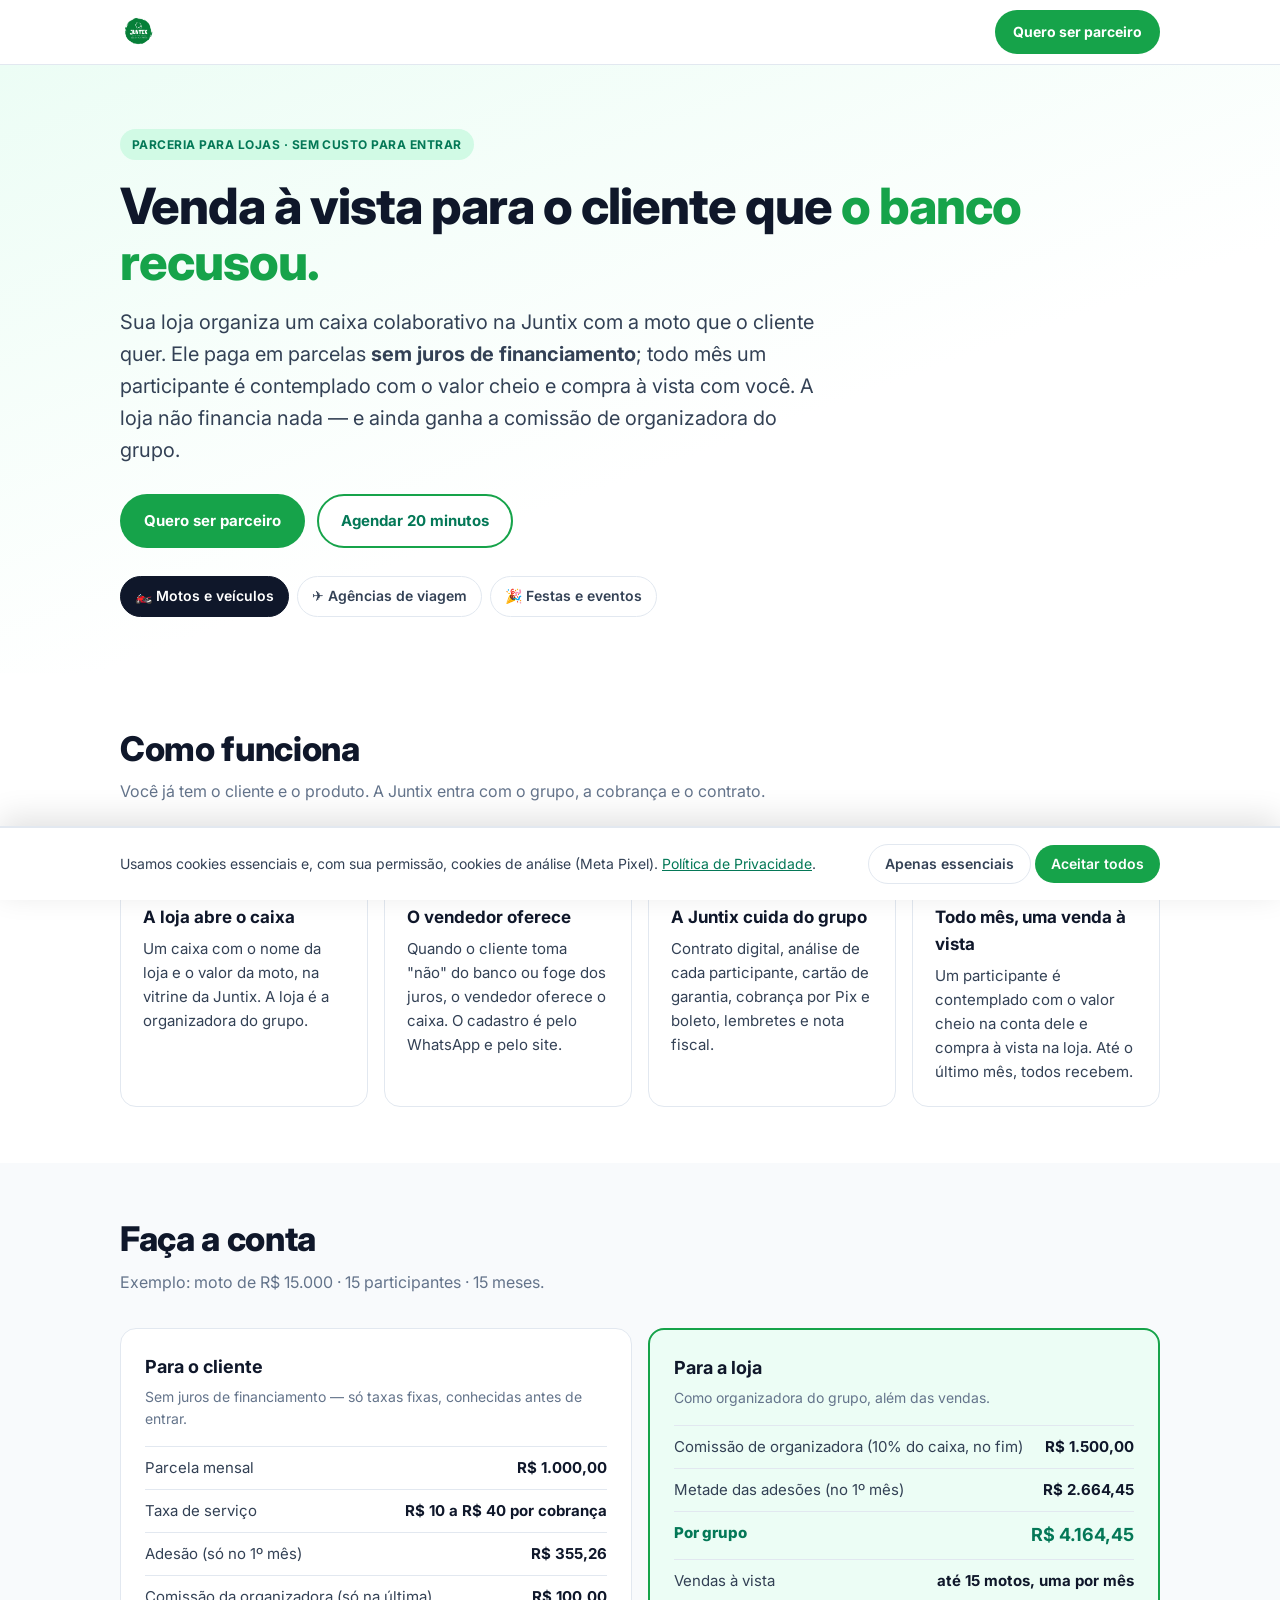
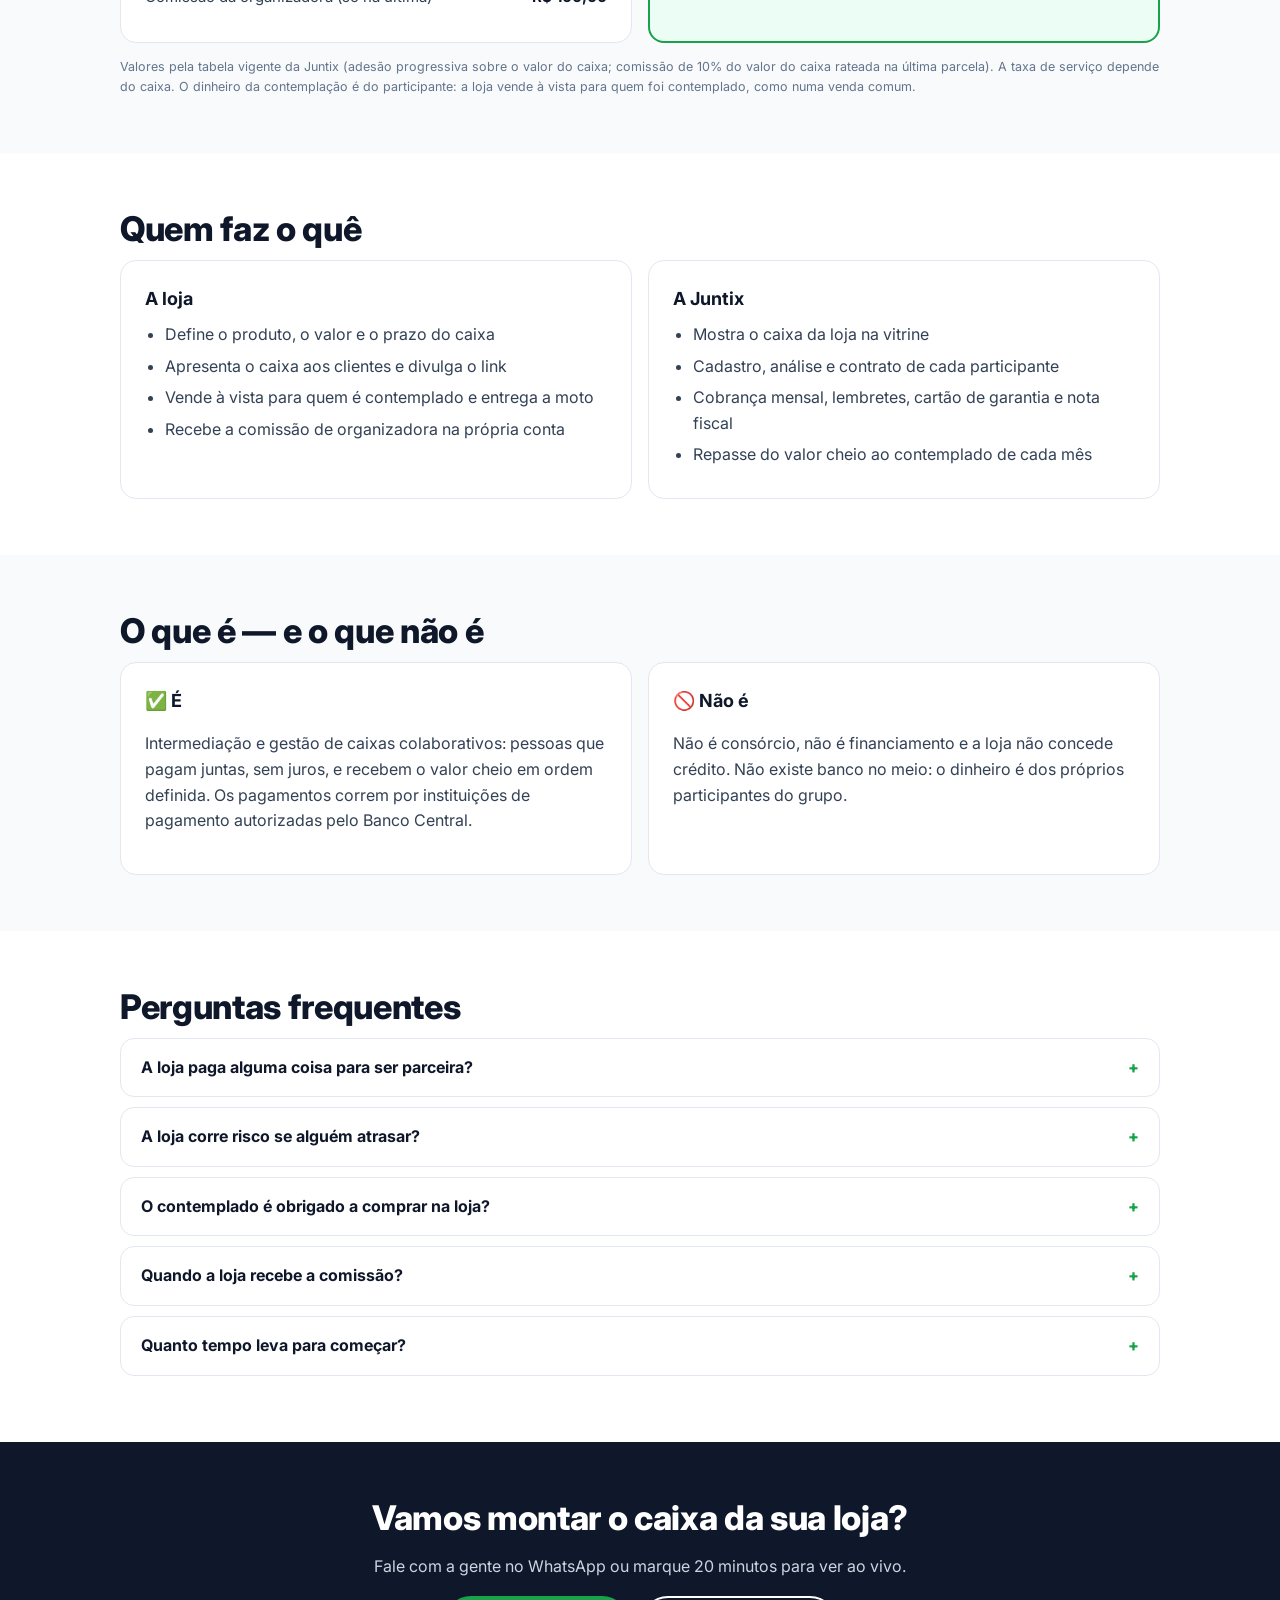
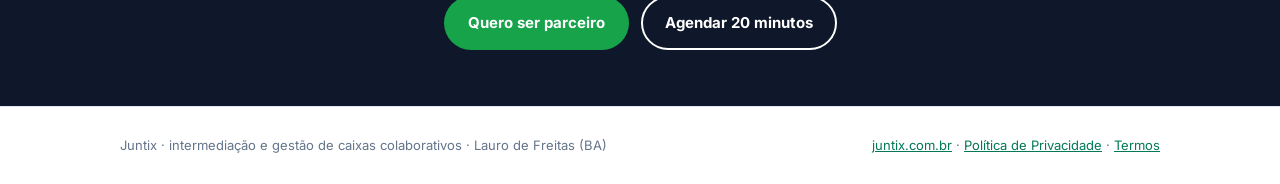
==== seja-parceiro/index.html @ 4e24b903 "feat(lp): página /seja-parceiro — parceria para lojas (motos, viagens, festas) O link que a captação" ====
<!DOCTYPE html>
<html lang="pt-BR">

<head>
    <meta charset="UTF-8">
    <meta http-equiv="Content-Type" content="text/html; charset=utf-8">
    <meta name="viewport" content="width=device-width, initial-scale=1.0">
    <title>Parceria Juntix para lojas – venda à vista para quem o banco recusou</title>
    <meta name="description"
        content="Sua loja organiza um caixa colaborativo da Juntix: o cliente paga sem juros de financiamento, quem é contemplado compra à vista com você e a loja ainda ganha a comissão do organizador.">
    <meta name="robots" content="index, follow">
    <link rel="canonical" href="https://juntix.com.br/seja-parceiro">
    <meta property="og:type" content="website">
    <meta property="og:url" content="https://juntix.com.br/seja-parceiro">
    <meta property="og:title" content="Parceria Juntix para lojas – recupere a venda que o banco recusou">
    <meta property="og:description"
        content="O cliente paga sem juros num caixa da sua loja; quem é contemplado compra à vista com você. Sem custo para entrar.">
    <meta property="og:image" content="https://juntix.com.br/logo/og-juntix.jpg">
    <meta property="og:locale" content="pt_BR">
    <meta name="theme-color" content="#047857">
    <link rel="icon" type="image/png" sizes="32x32" href="/logo/favicon-32.png">
    <link rel="apple-touch-icon" sizes="180x180" href="/logo/apple-touch-icon.png">
    <link rel="preconnect" href="https://fonts.googleapis.com">
    <link rel="preconnect" href="https://fonts.gstatic.com" crossorigin>
    <link href="https://fonts.googleapis.com/css2?family=Inter:wght@400;500;600;700;800&display=swap" rel="stylesheet">
    <style>
        :root {
            --verde: #047857;
            --verde-2: #16a34a;
            --verde-claro: #ecfdf5;
            --tinta: #0f172a;
            --texto: #334155;
            --suave: #64748b;
            --linha: #e2e8f0;
            --fundo: #f8fafc;
        }
        * { box-sizing: border-box; }
        html { scroll-behavior: smooth; }
        body { margin: 0; font-family: 'Inter', system-ui, sans-serif; color: var(--texto); background: #fff; line-height: 1.6; }
        a { color: var(--verde); }
        .wrap { max-width: 1080px; margin: 0 auto; padding: 0 20px; }
        header.topo { position: sticky; top: 0; z-index: 20; background: rgba(255,255,255,.95); backdrop-filter: blur(8px); border-bottom: 1px solid var(--linha); }
        header.topo .wrap { display: flex; align-items: center; justify-content: space-between; height: 64px; }
        header.topo img { height: 30px; display: block; }
        .btn { display: inline-flex; align-items: center; justify-content: center; gap: 8px; border-radius: 999px; padding: 13px 22px; font-weight: 700; font-size: 15px; text-decoration: none; border: 2px solid transparent; cursor: pointer; transition: transform .15s, background .15s; }
        .btn:hover { transform: translateY(-1px); }
        .btn-verde { background: var(--verde-2); color: #fff; }
        .btn-verde:hover { background: var(--verde); }
        .btn-borda { border-color: var(--verde-2); color: var(--verde); background: #fff; }
        .btn-sm { padding: 9px 16px; font-size: 14px; }
        .hero { background: linear-gradient(160deg, var(--verde-claro), #fff 60%); padding: 64px 0 56px; }
        .selo { display: inline-block; background: #d1fae5; color: var(--verde); font-weight: 700; font-size: 12px; letter-spacing: .04em; text-transform: uppercase; padding: 6px 12px; border-radius: 999px; }
        h1 { color: var(--tinta); font-size: clamp(30px, 5vw, 50px); line-height: 1.12; margin: 18px 0 16px; font-weight: 800; letter-spacing: -.02em; }
        h1 span { color: var(--verde-2); }
        .hero p.lead { font-size: clamp(17px, 2.2vw, 20px); max-width: 720px; margin: 0 0 28px; }
        .ctas { display: flex; flex-wrap: wrap; gap: 12px; }
        .segmentos { display: flex; flex-wrap: wrap; gap: 8px; margin: 28px 0 0; }
        .segmentos button { font: inherit; font-size: 14px; font-weight: 600; padding: 8px 14px; border-radius: 999px; border: 1px solid var(--linha); background: #fff; color: var(--texto); cursor: pointer; }
        .segmentos button[aria-pressed="true"] { background: var(--tinta); color: #fff; border-color: var(--tinta); }
        section { padding: 56px 0; }
        section.cinza { background: var(--fundo); }
        h2 { color: var(--tinta); font-size: clamp(24px, 3.4vw, 34px); line-height: 1.2; margin: 0 0 10px; font-weight: 800; letter-spacing: -.01em; }
        .sub { color: var(--suave); margin: 0 0 32px; max-width: 720px; }
        .passos { display: grid; grid-template-columns: repeat(auto-fit, minmax(220px, 1fr)); gap: 16px; counter-reset: passo; }
        .passo { background: #fff; border: 1px solid var(--linha); border-radius: 16px; padding: 22px; }
        .passo::before { counter-increment: passo; content: counter(passo); display: inline-flex; width: 32px; height: 32px; align-items: center; justify-content: center; border-radius: 999px; background: var(--verde-2); color: #fff; font-weight: 800; margin-bottom: 12px; }
        .passo h3 { margin: 0 0 6px; color: var(--tinta); font-size: 17px; }
        .passo p { margin: 0; font-size: 15px; }
        .exemplo { display: grid; grid-template-columns: repeat(auto-fit, minmax(300px, 1fr)); gap: 16px; }
        .cartao { border: 1px solid var(--linha); border-radius: 16px; padding: 24px; background: #fff; }
        .cartao.destaque { border: 2px solid var(--verde-2); background: var(--verde-claro); }
        .cartao h3 { margin: 0 0 4px; color: var(--tinta); font-size: 18px; }
        .cartao .pequeno { color: var(--suave); font-size: 14px; margin: 0 0 16px; }
        .linha { display: flex; justify-content: space-between; gap: 12px; padding: 9px 0; border-top: 1px solid var(--linha); font-size: 15px; }
        .linha strong { color: var(--tinta); white-space: nowrap; }
        .linha.total { font-weight: 800; color: var(--verde); }
        .linha.total strong { color: var(--verde); font-size: 18px; }
        .nota { font-size: 12.5px; color: var(--suave); margin: 14px 0 0; }
        .papeis { display: grid; grid-template-columns: repeat(auto-fit, minmax(280px, 1fr)); gap: 16px; }
        .papeis ul { margin: 8px 0 0; padding-left: 20px; }
        .papeis li { margin: 6px 0; }
        .eh { display: grid; grid-template-columns: repeat(auto-fit, minmax(280px, 1fr)); gap: 16px; }
        .eh .cartao h3 { display: flex; align-items: center; gap: 8px; }
        details { border: 1px solid var(--linha); border-radius: 14px; padding: 16px 20px; background: #fff; margin: 0 0 10px; }
        summary { cursor: pointer; font-weight: 700; color: var(--tinta); list-style: none; }
        summary::-webkit-details-marker { display: none; }
        summary::after { content: '+'; float: right; color: var(--verde-2); font-weight: 800; }
        details[open] summary::after { content: '–'; }
        details p { margin: 10px 0 0; }
        .final { background: var(--tinta); color: #cbd5e1; text-align: center; }
        .final h2 { color: #fff; }
        .final .ctas { justify-content: center; }
        .final .btn-borda { background: transparent; color: #fff; border-color: #fff; }
        footer { padding: 28px 0; font-size: 13px; color: var(--suave); border-top: 1px solid var(--linha); }
        footer .wrap { display: flex; flex-wrap: wrap; gap: 8px 20px; justify-content: space-between; }
        #cookie-banner { display: none; position: fixed; left: 0; right: 0; bottom: 0; z-index: 50; background: #fff; border-top: 2px solid var(--linha); box-shadow: 0 -8px 32px rgba(0,0,0,.12); padding: 16px 20px; font-size: 14px; }
        #cookie-banner .wrap { display: flex; flex-wrap: wrap; gap: 12px; align-items: center; justify-content: space-between; }
        #cookie-banner button { font: inherit; font-weight: 600; border-radius: 999px; padding: 8px 16px; cursor: pointer; }
        @media (max-width: 560px) { .ctas .btn { width: 100%; } header.topo .btn-sm { padding: 8px 12px; font-size: 13px; } }
    </style>
</head>

<body>
    <header class="topo">
        <div class="wrap">
            <a href="/" aria-label="Juntix — página inicial"><img src="/logo/logo_juntix.png" alt="Juntix"></a>
            <a class="btn btn-verde btn-sm js-wa" href="https://api.whatsapp.com/send?phone=557182166039" target="_blank" rel="noopener">Quero ser parceiro</a>
        </div>
    </header>

    <main>
        <section class="hero">
            <div class="wrap">
                <span class="selo">Parceria para lojas · sem custo para entrar</span>
                <h1 id="titulo">Venda à vista para o cliente que <span>o banco recusou.</span></h1>
                <p class="lead" id="lead">Sua loja organiza um caixa colaborativo na Juntix com a moto que o cliente quer. Ele paga em parcelas <strong>sem juros de financiamento</strong>; todo mês um participante é contemplado com o valor cheio e compra à vista com você. A loja não financia nada — e ainda ganha a comissão de organizadora do grupo.</p>
                <div class="ctas">
                    <a class="btn btn-verde js-wa" href="https://api.whatsapp.com/send?phone=557182166039" target="_blank" rel="noopener">Quero ser parceiro</a>
                    <a class="btn btn-borda" href="https://calendar.google.com/calendar/appointments/schedules/AcZssZ0Gs9Hugv8SqJn3pG1KIIXRyFilMM18uMXbD7bXaMkrzJYaJTq6fjhd0iOl-1J-napmOVHjEZrU?gv=true" target="_blank" rel="noopener">Agendar 20 minutos</a>
                </div>
                <div class="segmentos" role="group" aria-label="Ramo da sua loja">
                    <button type="button" data-seg="bens" aria-pressed="true">🏍️ Motos e veículos</button>
                    <button type="button" data-seg="turismo" aria-pressed="false">✈️ Agências de viagem</button>
                    <button type="button" data-seg="festa" aria-pressed="false">🎉 Festas e eventos</button>
                </div>
            </div>
        </section>

        <section>
            <div class="wrap">
                <h2>Como funciona</h2>
                <p class="sub">Você já tem o cliente e o produto. A Juntix entra com o grupo, a cobrança e o contrato.</p>
                <div class="passos">
                    <div class="passo">
                        <h3>A loja abre o caixa</h3>
                        <p id="passo1">Um caixa com o nome da loja e o valor da moto, na vitrine da Juntix. A loja é a organizadora do grupo.</p>
                    </div>
                    <div class="passo">
                        <h3>O vendedor oferece</h3>
                        <p id="passo2">Quando o cliente toma "não" do banco ou foge dos juros, o vendedor oferece o caixa. O cadastro é pelo WhatsApp e pelo site.</p>
                    </div>
                    <div class="passo">
                        <h3>A Juntix cuida do grupo</h3>
                        <p>Contrato digital, análise de cada participante, cartão de garantia, cobrança por Pix e boleto, lembretes e nota fiscal.</p>
                    </div>
                    <div class="passo">
                        <h3>Todo mês, uma venda à vista</h3>
                        <p id="passo4">Um participante é contemplado com o valor cheio na conta dele e compra à vista na loja. Até o último mês, todos recebem.</p>
                    </div>
                </div>
            </div>
        </section>

        <section class="cinza">
            <div class="wrap">
                <h2>Faça a conta</h2>
                <p class="sub" id="exemplo-titulo">Exemplo: moto de R$ 15.000 · 15 participantes · 15 meses.</p>
                <div class="exemplo">
                    <div class="cartao">
                        <h3>Para o cliente</h3>
                        <p class="pequeno">Sem juros de financiamento — só taxas fixas, conhecidas antes de entrar.</p>
                        <div class="linha"><span>Parcela mensal</span><strong id="ex-parcela">R$ 1.000,00</strong></div>
                        <div class="linha"><span>Taxa de serviço</span><strong>R$ 10 a R$ 40 por cobrança</strong></div>
                        <div class="linha"><span>Adesão (só no 1º mês)</span><strong id="ex-adesao">R$ 355,26</strong></div>
                        <div class="linha"><span>Comissão da organizadora (só na última)</span><strong id="ex-comissao-part">R$ 100,00</strong></div>
                    </div>
                    <div class="cartao destaque">
                        <h3>Para a loja</h3>
                        <p class="pequeno">Como organizadora do grupo, além das vendas.</p>
                        <div class="linha"><span>Comissão de organizadora (10% do caixa, no fim)</span><strong id="ex-comissao">R$ 1.500,00</strong></div>
                        <div class="linha"><span>Metade das adesões (no 1º mês)</span><strong id="ex-adesao-loja">R$ 2.664,45</strong></div>
                        <div class="linha total"><span>Por grupo</span><strong id="ex-total">R$ 4.164,45</strong></div>
                        <div class="linha"><span id="ex-vendas-rotulo">Vendas à vista</span><strong id="ex-vendas">até 15 motos, uma por mês</strong></div>
                    </div>
                </div>
                <p class="nota">Valores pela tabela vigente da Juntix (adesão progressiva sobre o valor do caixa; comissão de 10% do valor do caixa rateada na última parcela). A taxa de serviço depende do caixa. O dinheiro da contemplação é do participante: a loja vende à vista para quem foi contemplado, como numa venda comum.</p>
            </div>
        </section>

        <section>
            <div class="wrap">
                <h2>Quem faz o quê</h2>
                <div class="papeis">
                    <div class="cartao">
                        <h3>A loja</h3>
                        <ul>
                            <li>Define o produto, o valor e o prazo do caixa</li>
                            <li>Apresenta o caixa aos clientes e divulga o link</li>
                            <li id="papel-entrega">Vende à vista para quem é contemplado e entrega a moto</li>
                            <li>Recebe a comissão de organizadora na própria conta</li>
                        </ul>
                    </div>
                    <div class="cartao">
                        <h3>A Juntix</h3>
                        <ul>
                            <li>Mostra o caixa da loja na vitrine</li>
                            <li>Cadastro, análise e contrato de cada participante</li>
                            <li>Cobrança mensal, lembretes, cartão de garantia e nota fiscal</li>
                            <li>Repasse do valor cheio ao contemplado de cada mês</li>
                        </ul>
                    </div>
                </div>
            </div>
        </section>

        <section class="cinza">
            <div class="wrap">
                <h2>O que é — e o que não é</h2>
                <div class="eh">
                    <div class="cartao">
                        <h3>✅ É</h3>
                        <p>Intermediação e gestão de caixas colaborativos: pessoas que pagam juntas, sem juros, e recebem o valor cheio em ordem definida. Os pagamentos correm por instituições de pagamento autorizadas pelo Banco Central.</p>
                    </div>
                    <div class="cartao">
                        <h3>🚫 Não é</h3>
                        <p>Não é consórcio, não é financiamento e a loja não concede crédito. Não existe banco no meio: o dinheiro é dos próprios participantes do grupo.</p>
                    </div>
                </div>
            </div>
        </section>

        <section>
            <div class="wrap">
                <h2>Perguntas frequentes</h2>
                <details>
                    <summary>A loja paga alguma coisa para ser parceira?</summary>
                    <p>Não. Abrir o caixa é gratuito. A loja só precisa de uma conta de recebimento na Juntix para receber a comissão de organizadora.</p>
                </details>
                <details>
                    <summary>A loja corre risco se alguém atrasar?</summary>
                    <p>A loja não financia nada: ela vende à vista para quem já foi contemplado. A cobrança do grupo é da Juntix, com contrato, análise de cada participante, cartão de garantia e cobrança automática.</p>
                </details>
                <details>
                    <summary>O contemplado é obrigado a comprar na loja?</summary>
                    <p>O dinheiro é do participante. O caixa leva o nome da loja e o produto que o cliente foi buscar, e a loja pode oferecer uma condição especial à vista para os contemplados do grupo.</p>
                </details>
                <details>
                    <summary>Quando a loja recebe a comissão?</summary>
                    <p>A metade das adesões entra no 1º mês, quando os participantes pagam a adesão. Os 10% de organizadora entram ao final, quando todos do grupo já receberam.</p>
                </details>
                <details>
                    <summary>Quanto tempo leva para começar?</summary>
                    <p>Uma conversa de 20 minutos para configurar o primeiro caixa. A partir daí, é divulgar o link.</p>
                </details>
            </div>
        </section>

        <section class="final">
            <div class="wrap">
                <h2>Vamos montar o caixa da sua loja?</h2>
                <p>Fale com a gente no WhatsApp ou marque 20 minutos para ver ao vivo.</p>
                <div class="ctas">
                    <a class="btn btn-verde js-wa" href="https://api.whatsapp.com/send?phone=557182166039" target="_blank" rel="noopener">Quero ser parceiro</a>
                    <a class="btn btn-borda" href="https://calendar.google.com/calendar/appointments/schedules/AcZssZ0Gs9Hugv8SqJn3pG1KIIXRyFilMM18uMXbD7bXaMkrzJYaJTq6fjhd0iOl-1J-napmOVHjEZrU?gv=true" target="_blank" rel="noopener">Agendar 20 minutos</a>
                </div>
            </div>
        </section>
    </main>

    <footer>
        <div class="wrap">
            <span>Juntix · intermediação e gestão de caixas colaborativos · Lauro de Freitas (BA)</span>
            <span><a href="/">juntix.com.br</a> · <a href="/politica-privacidade.html">Política de Privacidade</a> · <a href="/termos-de-servico.html">Termos</a></span>
        </div>
    </footer>

    <div id="cookie-banner" role="dialog" aria-label="Privacidade e cookies">
        <div class="wrap">
            <span>Usamos cookies essenciais e, com sua permissão, cookies de análise (Meta Pixel). <a href="/politica-privacidade.html">Política de Privacidade</a>.</span>
            <span>
                <button type="button" id="cookie-essencial" style="background:#fff;border:1px solid var(--linha);color:var(--texto)">Apenas essenciais</button>
                <button type="button" id="cookie-todos" style="background:var(--verde-2);border:0;color:#fff">Aceitar todos</button>
            </span>
        </div>
    </div>

    <script>
        (function () {
            // Ramo da loja: ?seg=bens|turismo|festa (a captação manda no link) ou os botões.
            var SEGMENTOS = {
                bens: {
                    titulo: 'Venda à vista para o cliente que <span>o banco recusou.</span>',
                    lead: 'Sua loja organiza um caixa colaborativo na Juntix com a moto que o cliente quer. Ele paga em parcelas <strong>sem juros de financiamento</strong>; todo mês um participante é contemplado com o valor cheio e compra à vista com você. A loja não financia nada — e ainda ganha a comissão de organizadora do grupo.',
                    passo1: 'Um caixa com o nome da loja e o valor da moto, na vitrine da Juntix. A loja é a organizadora do grupo.',
                    passo2: 'Quando o cliente toma "não" do banco ou foge dos juros, o vendedor oferece o caixa. O cadastro é pelo WhatsApp e pelo site.',
                    passo4: 'Um participante é contemplado com o valor cheio na conta dele e compra à vista na loja. Até o último mês, todos recebem.',
                    exemplo: 'Exemplo: moto de R$ 15.000 · 15 participantes · 15 meses.',
                    parcela: 'R$ 1.000,00', adesao: 'R$ 355,26', comissaoPart: 'R$ 100,00',
                    comissao: 'R$ 1.500,00', adesaoLoja: 'R$ 2.664,45', total: 'R$ 4.164,45',
                    vendas: 'até 15 motos, uma por mês',
                    entrega: 'Vende à vista para quem é contemplado e entrega a moto',
                    ref: 'SEJA-PARCEIRO',
                    msg: 'Olá! Tenho uma loja de motos e quero saber mais sobre a parceria Juntix.'
                },
                turismo: {
                    titulo: 'Feche a viagem do cliente que <span>travou no preço à vista.</span>',
                    lead: 'Sua agência organiza um caixa colaborativo na Juntix com o pacote. O cliente paga em parcelas <strong>sem juros</strong>; todo mês um participante é contemplado com o valor cheio e compra o pacote à vista com você. A agência não financia nada — e ainda ganha a comissão de organizadora do grupo.',
                    passo1: 'Um caixa com o nome da agência e o valor do pacote, na vitrine da Juntix. A agência é a organizadora do grupo.',
                    passo2: 'Quando o cliente ama o destino mas trava no preço ou no medo de parcelar, o vendedor oferece o caixa.',
                    passo4: 'Um participante é contemplado com o valor cheio e compra o pacote à vista na agência. Até o último mês, todos recebem.',
                    exemplo: 'Exemplo: pacote de R$ 8.000 · 10 participantes · 10 meses.',
                    parcela: 'R$ 800,00', adesao: 'R$ 174,74', comissaoPart: 'R$ 80,00',
                    comissao: 'R$ 800,00', adesaoLoja: 'R$ 873,70', total: 'R$ 1.673,70',
                    vendas: 'até 10 pacotes, um por mês',
                    entrega: 'Vende o pacote à vista para quem é contemplado',
                    ref: 'SEJA-PARCEIRO',
                    msg: 'Olá! Tenho uma agência de viagens e quero saber mais sobre a parceria Juntix.'
                },
                festa: {
                    titulo: 'Realize a festa do cliente <span>que não tinha o valor à vista.</span>',
                    lead: 'Seu espaço organiza um caixa colaborativo na Juntix com o pacote de festa. O cliente paga em parcelas <strong>sem juros</strong>; todo mês um participante é contemplado com o valor cheio e contrata a festa à vista com você. O espaço não financia nada — e ainda ganha a comissão de organizador do grupo.',
                    passo1: 'Um caixa com o nome do espaço e o valor da festa, na vitrine da Juntix. O espaço é o organizador do grupo.',
                    passo2: 'Quando o cliente adora o espaço mas trava no valor à vista, o vendedor oferece o caixa.',
                    passo4: 'Um participante é contemplado com o valor cheio e contrata a festa à vista com você. Até o último mês, todos recebem.',
                    exemplo: 'Exemplo: festa de R$ 12.000 · 12 participantes · 12 meses.',
                    parcela: 'R$ 1.000,00', adesao: 'R$ 274,74', comissaoPart: 'R$ 100,00',
                    comissao: 'R$ 1.200,00', adesaoLoja: 'R$ 1.648,44', total: 'R$ 2.848,44',
                    vendas: 'até 12 festas, uma por mês',
                    entrega: 'Fecha a festa à vista com quem é contemplado',
                    ref: 'SEJA-PARCEIRO',
                    msg: 'Olá! Tenho um espaço de festas e quero saber mais sobre a parceria Juntix.'
                }
            };
            var params = new URLSearchParams(location.search);
            // lid = lead da captação (24 hex) — vai no marcador [ref:] para o Assistente atribuir.
            var lid = /^[a-f0-9]{24}$/i.test(params.get('lid') || '') ? params.get('lid') : '';

            function aplicar(seg) {
                var s = SEGMENTOS[seg] || SEGMENTOS.bens;
                var t = function (id, v, html) { var el = document.getElementById(id); if (el) el[html ? 'innerHTML' : 'textContent'] = v; };
                t('titulo', s.titulo, true); t('lead', s.lead, true);
                t('passo1', s.passo1); t('passo2', s.passo2); t('passo4', s.passo4);
                t('exemplo-titulo', s.exemplo); t('ex-parcela', s.parcela); t('ex-adesao', s.adesao);
                t('ex-comissao-part', s.comissaoPart); t('ex-comissao', s.comissao); t('ex-adesao-loja', s.adesaoLoja);
                t('ex-total', s.total); t('ex-vendas', s.vendas); t('papel-entrega', s.entrega);
                var ref = s.ref + (lid ? '-' + lid : '');
                var href = 'https://api.whatsapp.com/send?phone=557182166039&text=' + encodeURIComponent(s.msg + ' [ref:' + ref + ']');
                document.querySelectorAll('.js-wa').forEach(function (a) { a.href = href; });
                document.querySelectorAll('.segmentos button').forEach(function (b) { b.setAttribute('aria-pressed', String(b.dataset.seg === seg)); });
            }
            document.querySelectorAll('.segmentos button').forEach(function (b) {
                b.addEventListener('click', function () { aplicar(b.dataset.seg); });
            });
            aplicar(SEGMENTOS[params.get('seg')] ? params.get('seg') : 'bens');

            // Cookies: mesma chave e política da home (juntix-cookie-consent, v2.0).
            var CHAVE = 'juntix-cookie-consent', VERSAO = '2.0';
            function consent() {
                try {
                    var raw = localStorage.getItem(CHAVE);
                    if (!raw) return null;
                    if (raw === 'all' || raw === 'essential') return raw;
                    var d = JSON.parse(raw);
                    if ((d.expires && new Date(d.expires) < new Date()) || (d.policyVersion && d.policyVersion !== VERSAO)) return null;
                    return d.value === 'all' || d.value === 'essential' ? d.value : null;
                } catch (e) { return null; }
            }
            function salvar(v) {
                try {
                    var exp = new Date(); exp.setDate(exp.getDate() + 365);
                    localStorage.setItem(CHAVE, JSON.stringify({ value: v, date: new Date().toISOString(), policyVersion: VERSAO, expires: exp.toISOString() }));
                } catch (e) {}
            }
            function pixel() {
                if (window._metaPixelLoaded) return;
                window._metaPixelLoaded = true;
                !function(f,b,e,v,n,t,s){if(f.fbq)return;n=f.fbq=function(){n.callMethod?n.callMethod.apply(n,arguments):n.queue.push(arguments)};if(!f._fbq)f._fbq=n;n.push=n;n.loaded=!0;n.version='2.0';n.queue=[];t=b.createElement(e);t.async=!0;t.src=v;s=b.getElementsByTagName(e)[0];s.parentNode.insertBefore(t,s)}(window,document,'script','https://connect.facebook.net/en_US/fbevents.js');
                fbq('init', '891735022628881');
                fbq('init', '1958090274813776');
                fbq('track', 'PageView');
            }
            var banner = document.getElementById('cookie-banner');
            document.getElementById('cookie-todos').addEventListener('click', function () { salvar('all'); banner.style.display = 'none'; pixel(); });
            document.getElementById('cookie-essencial').addEventListener('click', function () { salvar('essential'); banner.style.display = 'none'; });
            var c = consent();
            if (c === 'all') pixel(); else if (!c) banner.style.display = 'block';
            document.querySelectorAll('.js-wa').forEach(function (a) {
                a.addEventListener('click', function () { if (window.fbq) fbq('track', 'Contact'); });
            });
        })();
    </script>
</body>

</html>
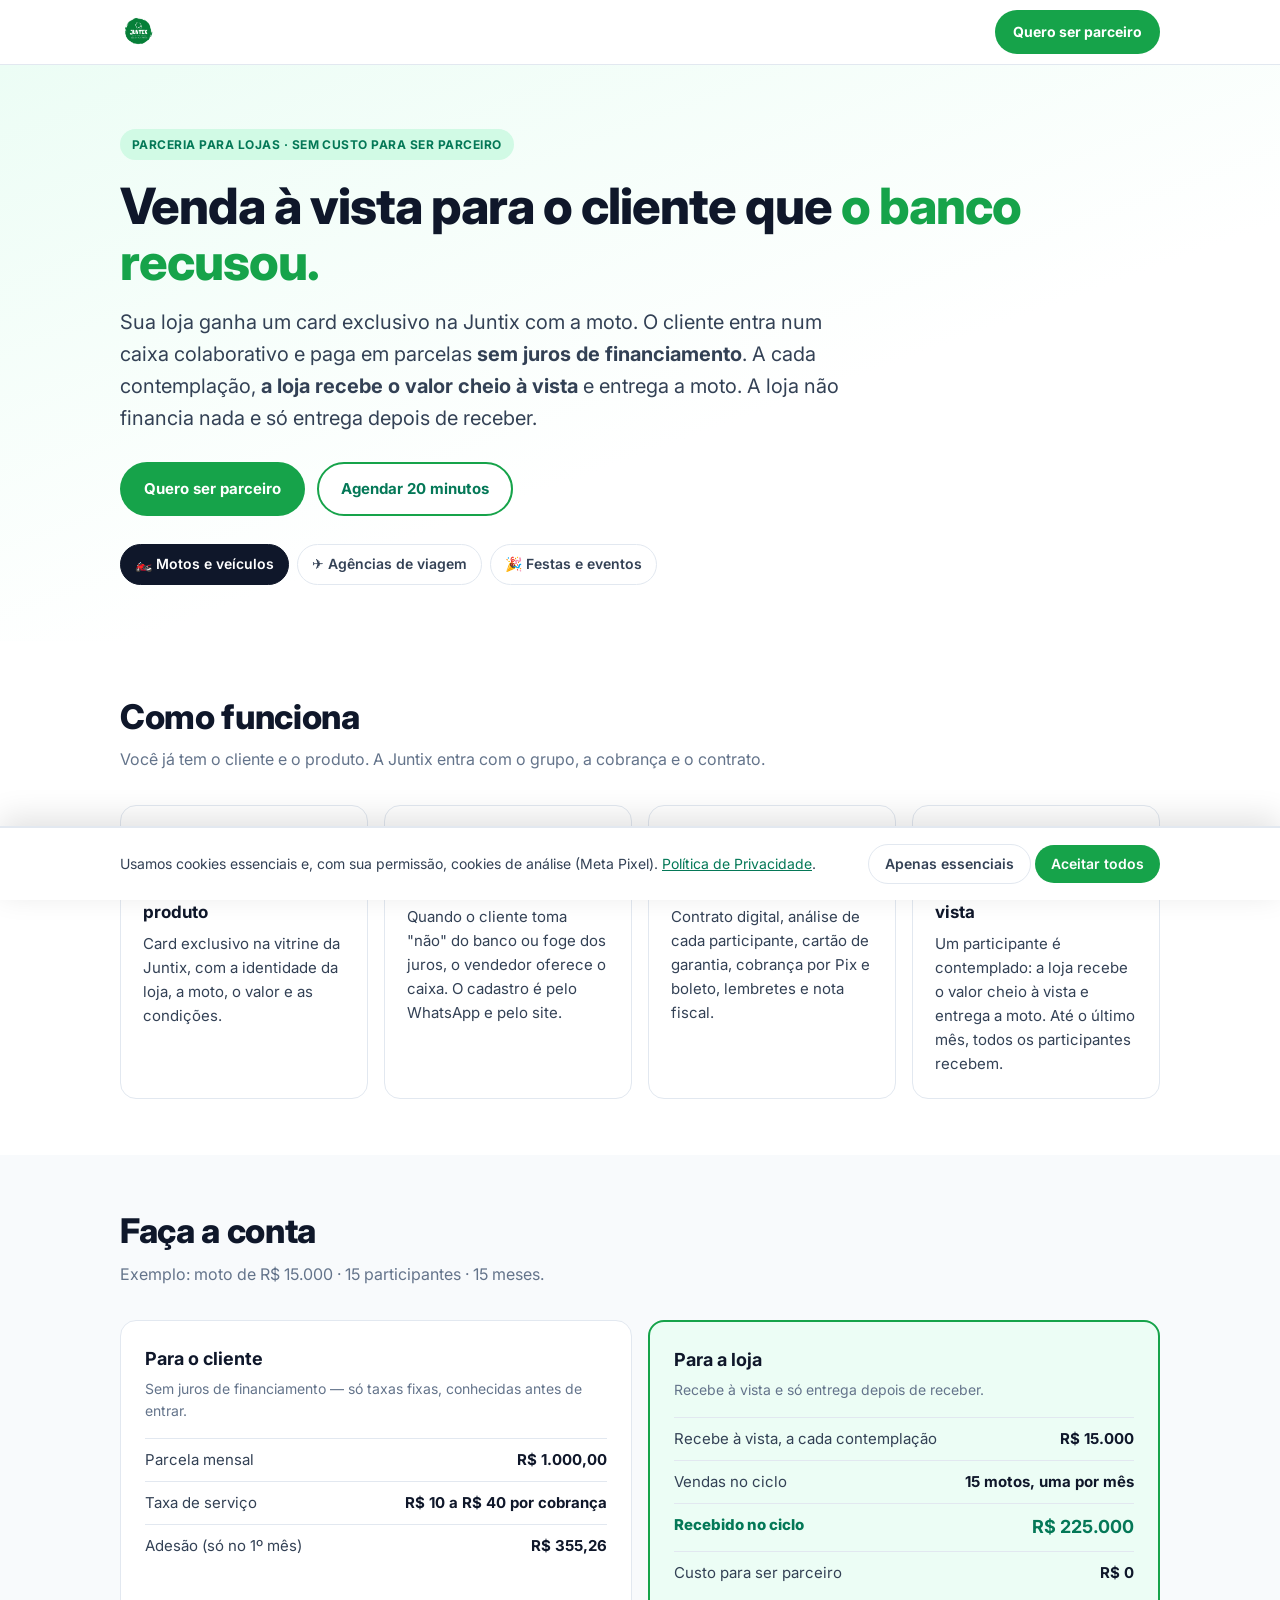
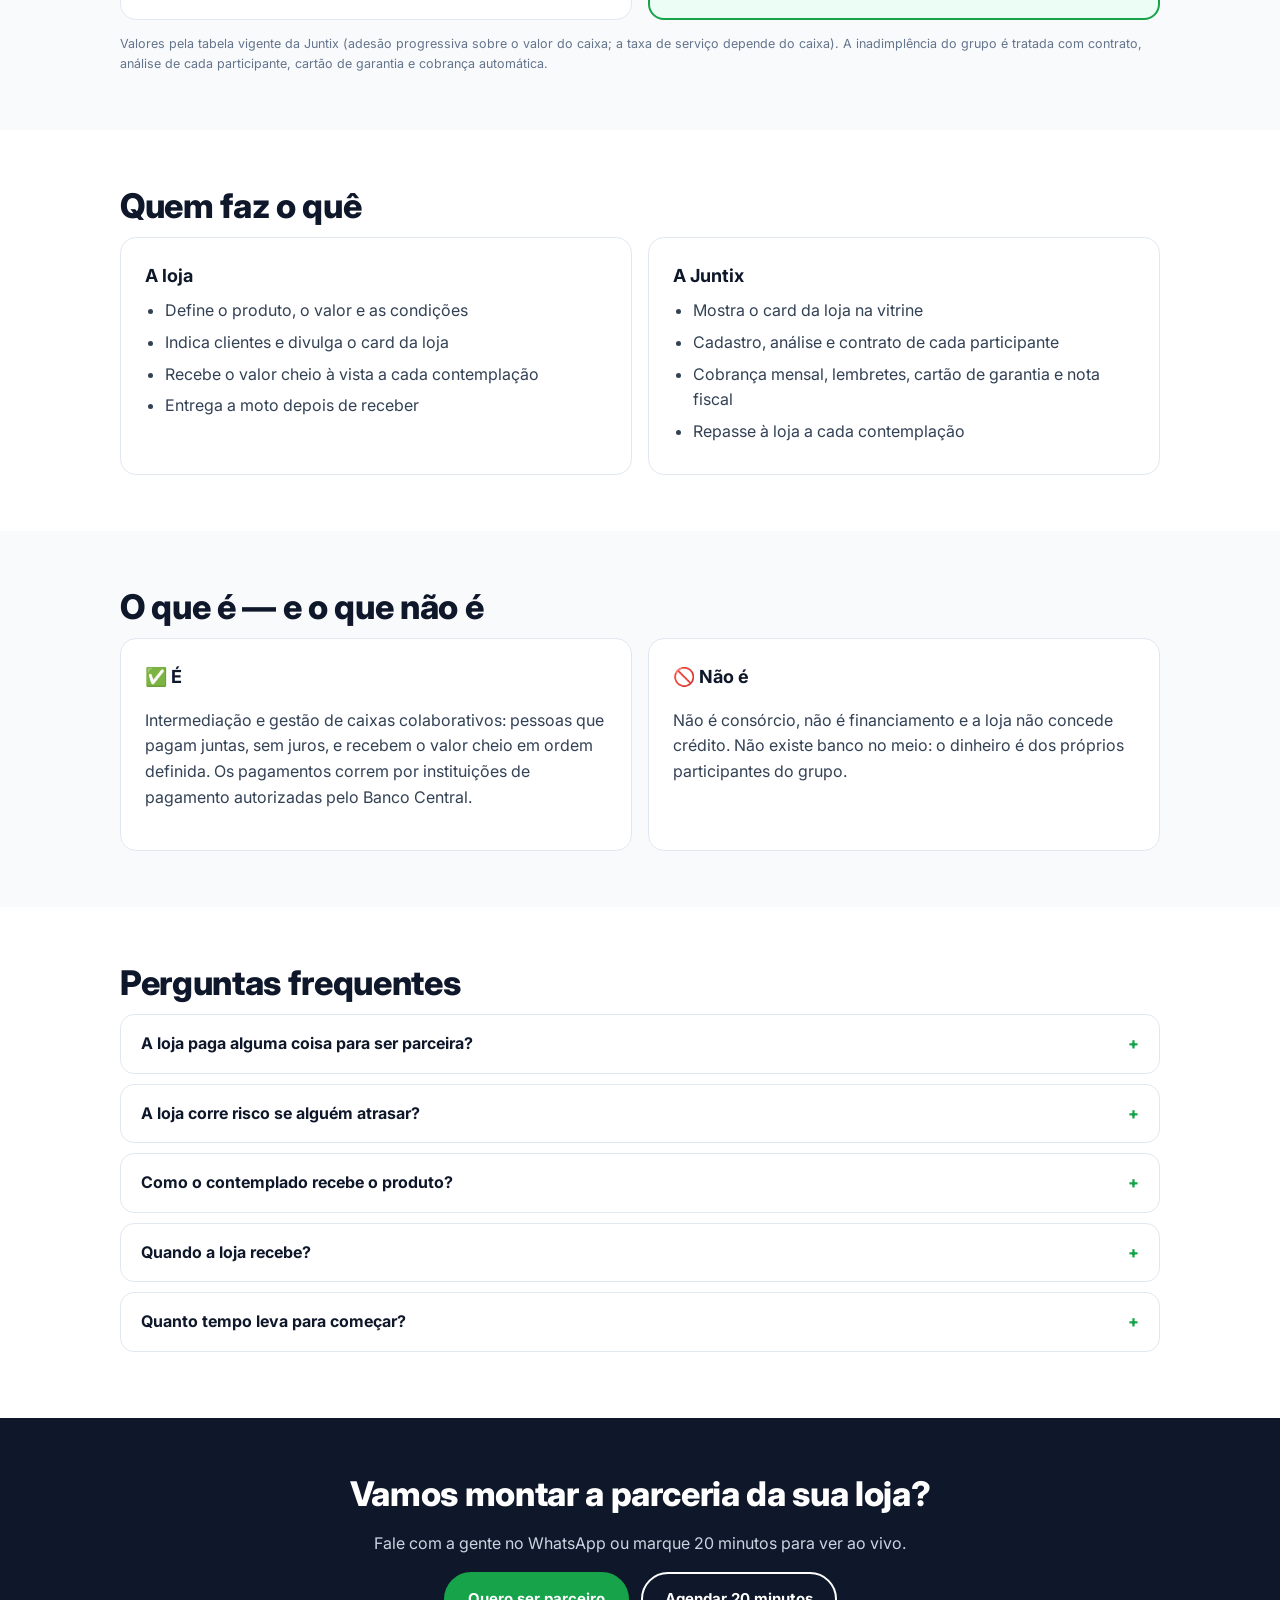
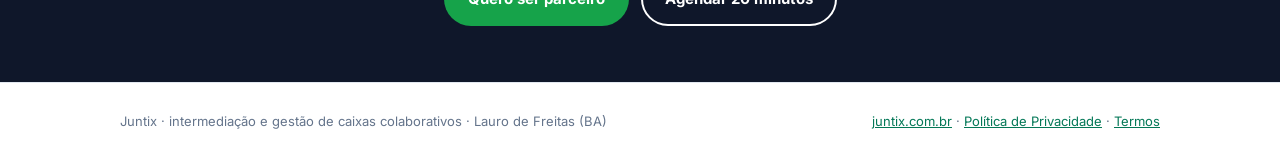
==== commit 9c390501: "feat(lp): /seja-parceiro no modelo de repasse à vista à loja Decisão do master (22/10): vender a par" ====
--- a/seja-parceiro/index.html
+++ b/seja-parceiro/index.html
@@ -7,14 +7,14 @@
     <meta name="viewport" content="width=device-width, initial-scale=1.0">
     <title>Parceria Juntix para lojas – venda à vista para quem o banco recusou</title>
     <meta name="description"
-        content="Sua loja organiza um caixa colaborativo da Juntix: o cliente paga sem juros de financiamento, quem é contemplado compra à vista com você e a loja ainda ganha a comissão do organizador.">
+        content="Parceria Juntix para lojas: o cliente paga sem juros num caixa colaborativo e, a cada contemplação, a loja recebe o valor cheio à vista e entrega. Sem custo para ser parceiro.">
     <meta name="robots" content="index, follow">
     <link rel="canonical" href="https://juntix.com.br/seja-parceiro">
     <meta property="og:type" content="website">
     <meta property="og:url" content="https://juntix.com.br/seja-parceiro">
     <meta property="og:title" content="Parceria Juntix para lojas – recupere a venda que o banco recusou">
     <meta property="og:description"
-        content="O cliente paga sem juros num caixa da sua loja; quem é contemplado compra à vista com você. Sem custo para entrar.">
+        content="O cliente paga sem juros num caixa colaborativo; a cada contemplação, a loja recebe à vista. Sem custo para ser parceiro.">
     <meta property="og:image" content="https://juntix.com.br/logo/og-juntix.jpg">
     <meta property="og:locale" content="pt_BR">
     <meta name="theme-color" content="#047857">
@@ -111,9 +111,9 @@
     <main>
         <section class="hero">
             <div class="wrap">
-                <span class="selo">Parceria para lojas · sem custo para entrar</span>
+                <span class="selo">Parceria para lojas · sem custo para ser parceiro</span>
                 <h1 id="titulo">Venda à vista para o cliente que <span>o banco recusou.</span></h1>
-                <p class="lead" id="lead">Sua loja organiza um caixa colaborativo na Juntix com a moto que o cliente quer. Ele paga em parcelas <strong>sem juros de financiamento</strong>; todo mês um participante é contemplado com o valor cheio e compra à vista com você. A loja não financia nada — e ainda ganha a comissão de organizadora do grupo.</p>
+                <p class="lead" id="lead">Sua loja ganha um card exclusivo na Juntix com a moto. O cliente entra num caixa colaborativo e paga em parcelas <strong>sem juros de financiamento</strong>. A cada contemplação, <strong>a loja recebe o valor cheio à vista</strong> e entrega a moto. A loja não financia nada e só entrega depois de receber.</p>
                 <div class="ctas">
                     <a class="btn btn-verde js-wa" href="https://api.whatsapp.com/send?phone=557182166039" target="_blank" rel="noopener">Quero ser parceiro</a>
                     <a class="btn btn-borda" href="https://calendar.google.com/calendar/appointments/schedules/AcZssZ0Gs9Hugv8SqJn3pG1KIIXRyFilMM18uMXbD7bXaMkrzJYaJTq6fjhd0iOl-1J-napmOVHjEZrU?gv=true" target="_blank" rel="noopener">Agendar 20 minutos</a>
@@ -132,8 +132,8 @@
                 <p class="sub">Você já tem o cliente e o produto. A Juntix entra com o grupo, a cobrança e o contrato.</p>
                 <div class="passos">
                     <div class="passo">
-                        <h3>A loja abre o caixa</h3>
-                        <p id="passo1">Um caixa com o nome da loja e o valor da moto, na vitrine da Juntix. A loja é a organizadora do grupo.</p>
+                        <h3>A loja cadastra o produto</h3>
+                        <p id="passo1">Card exclusivo na vitrine da Juntix, com a identidade da loja, a moto, o valor e as condições.</p>
                     </div>
                     <div class="passo">
                         <h3>O vendedor oferece</h3>
@@ -144,8 +144,8 @@
                         <p>Contrato digital, análise de cada participante, cartão de garantia, cobrança por Pix e boleto, lembretes e nota fiscal.</p>
                     </div>
                     <div class="passo">
-                        <h3>Todo mês, uma venda à vista</h3>
-                        <p id="passo4">Um participante é contemplado com o valor cheio na conta dele e compra à vista na loja. Até o último mês, todos recebem.</p>
+                        <h3>A cada contemplação, à vista</h3>
+                        <p id="passo4">Um participante é contemplado: a loja recebe o valor cheio à vista e entrega a moto. Até o último mês, todos os participantes recebem.</p>
                     </div>
                 </div>
             </div>
@@ -162,18 +162,17 @@
                         <div class="linha"><span>Parcela mensal</span><strong id="ex-parcela">R$ 1.000,00</strong></div>
                         <div class="linha"><span>Taxa de serviço</span><strong>R$ 10 a R$ 40 por cobrança</strong></div>
                         <div class="linha"><span>Adesão (só no 1º mês)</span><strong id="ex-adesao">R$ 355,26</strong></div>
-                        <div class="linha"><span>Comissão da organizadora (só na última)</span><strong id="ex-comissao-part">R$ 100,00</strong></div>
                     </div>
                     <div class="cartao destaque">
                         <h3>Para a loja</h3>
-                        <p class="pequeno">Como organizadora do grupo, além das vendas.</p>
-                        <div class="linha"><span>Comissão de organizadora (10% do caixa, no fim)</span><strong id="ex-comissao">R$ 1.500,00</strong></div>
-                        <div class="linha"><span>Metade das adesões (no 1º mês)</span><strong id="ex-adesao-loja">R$ 2.664,45</strong></div>
-                        <div class="linha total"><span>Por grupo</span><strong id="ex-total">R$ 4.164,45</strong></div>
-                        <div class="linha"><span id="ex-vendas-rotulo">Vendas à vista</span><strong id="ex-vendas">até 15 motos, uma por mês</strong></div>
-                    </div>
-                </div>
-                <p class="nota">Valores pela tabela vigente da Juntix (adesão progressiva sobre o valor do caixa; comissão de 10% do valor do caixa rateada na última parcela). A taxa de serviço depende do caixa. O dinheiro da contemplação é do participante: a loja vende à vista para quem foi contemplado, como numa venda comum.</p>
+                        <p class="pequeno">Recebe à vista e só entrega depois de receber.</p>
+                        <div class="linha"><span>Recebe à vista, a cada contemplação</span><strong id="ex-repasse">R$ 15.000</strong></div>
+                        <div class="linha"><span>Vendas no ciclo</span><strong id="ex-vendas">15 motos, uma por mês</strong></div>
+                        <div class="linha total"><span>Recebido no ciclo</span><strong id="ex-total">R$ 225.000</strong></div>
+                        <div class="linha"><span>Custo para ser parceiro</span><strong>R$ 0</strong></div>
+                    </div>
+                </div>
+                <p class="nota">Valores pela tabela vigente da Juntix (adesão progressiva sobre o valor do caixa; a taxa de serviço depende do caixa). A inadimplência do grupo é tratada com contrato, análise de cada participante, cartão de garantia e cobrança automática.</p>
             </div>
         </section>
 
@@ -184,19 +183,19 @@
                     <div class="cartao">
                         <h3>A loja</h3>
                         <ul>
-                            <li>Define o produto, o valor e o prazo do caixa</li>
-                            <li>Apresenta o caixa aos clientes e divulga o link</li>
-                            <li id="papel-entrega">Vende à vista para quem é contemplado e entrega a moto</li>
-                            <li>Recebe a comissão de organizadora na própria conta</li>
+                            <li>Define o produto, o valor e as condições</li>
+                            <li>Indica clientes e divulga o card da loja</li>
+                            <li>Recebe o valor cheio à vista a cada contemplação</li>
+                            <li id="papel-entrega">Entrega a moto depois de receber</li>
                         </ul>
                     </div>
                     <div class="cartao">
                         <h3>A Juntix</h3>
                         <ul>
-                            <li>Mostra o caixa da loja na vitrine</li>
+                            <li>Mostra o card da loja na vitrine</li>
                             <li>Cadastro, análise e contrato de cada participante</li>
                             <li>Cobrança mensal, lembretes, cartão de garantia e nota fiscal</li>
-                            <li>Repasse do valor cheio ao contemplado de cada mês</li>
+                            <li>Repasse à loja a cada contemplação</li>
                         </ul>
                     </div>
                 </div>
@@ -224,30 +223,30 @@
                 <h2>Perguntas frequentes</h2>
                 <details>
                     <summary>A loja paga alguma coisa para ser parceira?</summary>
-                    <p>Não. Abrir o caixa é gratuito. A loja só precisa de uma conta de recebimento na Juntix para receber a comissão de organizadora.</p>
+                    <p>Não. Ser parceiro é gratuito: a loja só precisa de uma conta de recebimento na Juntix para receber os repasses.</p>
                 </details>
                 <details>
                     <summary>A loja corre risco se alguém atrasar?</summary>
-                    <p>A loja não financia nada: ela vende à vista para quem já foi contemplado. A cobrança do grupo é da Juntix, com contrato, análise de cada participante, cartão de garantia e cobrança automática.</p>
-                </details>
-                <details>
-                    <summary>O contemplado é obrigado a comprar na loja?</summary>
-                    <p>O dinheiro é do participante. O caixa leva o nome da loja e o produto que o cliente foi buscar, e a loja pode oferecer uma condição especial à vista para os contemplados do grupo.</p>
-                </details>
-                <details>
-                    <summary>Quando a loja recebe a comissão?</summary>
-                    <p>A metade das adesões entra no 1º mês, quando os participantes pagam a adesão. Os 10% de organizadora entram ao final, quando todos do grupo já receberam.</p>
+                    <p>A loja não financia nada: ela só entrega depois de receber o valor cheio. A cobrança do grupo é feita pela Juntix, com contrato, análise de cada participante, cartão de garantia e cobrança automática.</p>
+                </details>
+                <details>
+                    <summary>Como o contemplado recebe o produto?</summary>
+                    <p>O caixa é do produto da loja. Na contemplação, o valor cheio é repassado à loja, que entrega o produto ao contemplado.</p>
+                </details>
+                <details>
+                    <summary>Quando a loja recebe?</summary>
+                    <p>A cada contemplação mensal: o valor cheio do produto, à vista, na conta de recebimento da loja.</p>
                 </details>
                 <details>
                     <summary>Quanto tempo leva para começar?</summary>
-                    <p>Uma conversa de 20 minutos para configurar o primeiro caixa. A partir daí, é divulgar o link.</p>
+                    <p>Uma conversa de 20 minutos para montar o card e o primeiro grupo. A partir daí, é divulgar o link.</p>
                 </details>
             </div>
         </section>
 
         <section class="final">
             <div class="wrap">
-                <h2>Vamos montar o caixa da sua loja?</h2>
+                <h2>Vamos montar a parceria da sua loja?</h2>
                 <p>Fale com a gente no WhatsApp ou marque 20 minutos para ver ao vivo.</p>
                 <div class="ctas">
                     <a class="btn btn-verde js-wa" href="https://api.whatsapp.com/send?phone=557182166039" target="_blank" rel="noopener">Quero ser parceiro</a>
@@ -280,43 +279,43 @@
             var SEGMENTOS = {
                 bens: {
                     titulo: 'Venda à vista para o cliente que <span>o banco recusou.</span>',
-                    lead: 'Sua loja organiza um caixa colaborativo na Juntix com a moto que o cliente quer. Ele paga em parcelas <strong>sem juros de financiamento</strong>; todo mês um participante é contemplado com o valor cheio e compra à vista com você. A loja não financia nada — e ainda ganha a comissão de organizadora do grupo.',
-                    passo1: 'Um caixa com o nome da loja e o valor da moto, na vitrine da Juntix. A loja é a organizadora do grupo.',
+                    lead: 'Sua loja ganha um card exclusivo na Juntix com a moto. O cliente entra num caixa colaborativo e paga em parcelas <strong>sem juros de financiamento</strong>. A cada contemplação, <strong>a loja recebe o valor cheio à vista</strong> e entrega a moto. A loja não financia nada e só entrega depois de receber.',
+                    passo1: 'Card exclusivo na vitrine da Juntix, com a identidade da loja, a moto, o valor e as condições.',
                     passo2: 'Quando o cliente toma "não" do banco ou foge dos juros, o vendedor oferece o caixa. O cadastro é pelo WhatsApp e pelo site.',
-                    passo4: 'Um participante é contemplado com o valor cheio na conta dele e compra à vista na loja. Até o último mês, todos recebem.',
+                    passo4: 'Um participante é contemplado: a loja recebe o valor cheio à vista e entrega a moto. Até o último mês, todos os participantes recebem.',
                     exemplo: 'Exemplo: moto de R$ 15.000 · 15 participantes · 15 meses.',
-                    parcela: 'R$ 1.000,00', adesao: 'R$ 355,26', comissaoPart: 'R$ 100,00',
-                    comissao: 'R$ 1.500,00', adesaoLoja: 'R$ 2.664,45', total: 'R$ 4.164,45',
-                    vendas: 'até 15 motos, uma por mês',
-                    entrega: 'Vende à vista para quem é contemplado e entrega a moto',
+                    parcela: 'R$ 1.000,00', adesao: 'R$ 355,26',
+                    repasse: 'R$ 15.000', total: 'R$ 225.000',
+                    vendas: '15 motos, uma por mês',
+                    entrega: 'Entrega a moto depois de receber',
                     ref: 'SEJA-PARCEIRO',
                     msg: 'Olá! Tenho uma loja de motos e quero saber mais sobre a parceria Juntix.'
                 },
                 turismo: {
                     titulo: 'Feche a viagem do cliente que <span>travou no preço à vista.</span>',
-                    lead: 'Sua agência organiza um caixa colaborativo na Juntix com o pacote. O cliente paga em parcelas <strong>sem juros</strong>; todo mês um participante é contemplado com o valor cheio e compra o pacote à vista com você. A agência não financia nada — e ainda ganha a comissão de organizadora do grupo.',
-                    passo1: 'Um caixa com o nome da agência e o valor do pacote, na vitrine da Juntix. A agência é a organizadora do grupo.',
+                    lead: 'Sua agência ganha um card exclusivo na Juntix com o pacote. O cliente entra num caixa colaborativo e paga em parcelas <strong>sem juros</strong>. A cada contemplação, <strong>a agência recebe o valor cheio à vista</strong> e emite a viagem. A agência não financia nada e só emite depois de receber.',
+                    passo1: 'Card exclusivo na vitrine da Juntix, com a identidade da agência, o pacote, o valor e as condições.',
                     passo2: 'Quando o cliente ama o destino mas trava no preço ou no medo de parcelar, o vendedor oferece o caixa.',
-                    passo4: 'Um participante é contemplado com o valor cheio e compra o pacote à vista na agência. Até o último mês, todos recebem.',
+                    passo4: 'Um participante é contemplado: a agência recebe o valor cheio à vista e emite o pacote. Até o último mês, todos os participantes recebem.',
                     exemplo: 'Exemplo: pacote de R$ 8.000 · 10 participantes · 10 meses.',
-                    parcela: 'R$ 800,00', adesao: 'R$ 174,74', comissaoPart: 'R$ 80,00',
-                    comissao: 'R$ 800,00', adesaoLoja: 'R$ 873,70', total: 'R$ 1.673,70',
-                    vendas: 'até 10 pacotes, um por mês',
-                    entrega: 'Vende o pacote à vista para quem é contemplado',
+                    parcela: 'R$ 800,00', adesao: 'R$ 174,74',
+                    repasse: 'R$ 8.000', total: 'R$ 80.000',
+                    vendas: '10 pacotes, um por mês',
+                    entrega: 'Emite o pacote depois de receber',
                     ref: 'SEJA-PARCEIRO',
                     msg: 'Olá! Tenho uma agência de viagens e quero saber mais sobre a parceria Juntix.'
                 },
                 festa: {
                     titulo: 'Realize a festa do cliente <span>que não tinha o valor à vista.</span>',
-                    lead: 'Seu espaço organiza um caixa colaborativo na Juntix com o pacote de festa. O cliente paga em parcelas <strong>sem juros</strong>; todo mês um participante é contemplado com o valor cheio e contrata a festa à vista com você. O espaço não financia nada — e ainda ganha a comissão de organizador do grupo.',
-                    passo1: 'Um caixa com o nome do espaço e o valor da festa, na vitrine da Juntix. O espaço é o organizador do grupo.',
+                    lead: 'Seu espaço ganha um card exclusivo na Juntix com o pacote de festa. O cliente entra num caixa colaborativo e paga em parcelas <strong>sem juros</strong>. A cada contemplação, <strong>o espaço recebe o valor cheio à vista</strong> e realiza a festa. O espaço não financia nada e só realiza depois de receber.',
+                    passo1: 'Card exclusivo na vitrine da Juntix, com a identidade do espaço, o pacote de festa, o valor e as condições.',
                     passo2: 'Quando o cliente adora o espaço mas trava no valor à vista, o vendedor oferece o caixa.',
-                    passo4: 'Um participante é contemplado com o valor cheio e contrata a festa à vista com você. Até o último mês, todos recebem.',
+                    passo4: 'Um participante é contemplado: o espaço recebe o valor cheio à vista e realiza a festa. Até o último mês, todos os participantes recebem.',
                     exemplo: 'Exemplo: festa de R$ 12.000 · 12 participantes · 12 meses.',
-                    parcela: 'R$ 1.000,00', adesao: 'R$ 274,74', comissaoPart: 'R$ 100,00',
-                    comissao: 'R$ 1.200,00', adesaoLoja: 'R$ 1.648,44', total: 'R$ 2.848,44',
-                    vendas: 'até 12 festas, uma por mês',
-                    entrega: 'Fecha a festa à vista com quem é contemplado',
+                    parcela: 'R$ 1.000,00', adesao: 'R$ 274,74',
+                    repasse: 'R$ 12.000', total: 'R$ 144.000',
+                    vendas: '12 festas, uma por mês',
+                    entrega: 'Realiza a festa depois de receber',
                     ref: 'SEJA-PARCEIRO',
                     msg: 'Olá! Tenho um espaço de festas e quero saber mais sobre a parceria Juntix.'
                 }
@@ -331,7 +330,7 @@
                 t('titulo', s.titulo, true); t('lead', s.lead, true);
                 t('passo1', s.passo1); t('passo2', s.passo2); t('passo4', s.passo4);
                 t('exemplo-titulo', s.exemplo); t('ex-parcela', s.parcela); t('ex-adesao', s.adesao);
-                t('ex-comissao-part', s.comissaoPart); t('ex-comissao', s.comissao); t('ex-adesao-loja', s.adesaoLoja);
+                t('ex-repasse', s.repasse);
                 t('ex-total', s.total); t('ex-vendas', s.vendas); t('papel-entrega', s.entrega);
                 var ref = s.ref + (lid ? '-' + lid : '');
                 var href = 'https://api.whatsapp.com/send?phone=557182166039&text=' + encodeURIComponent(s.msg + ' [ref:' + ref + ']');
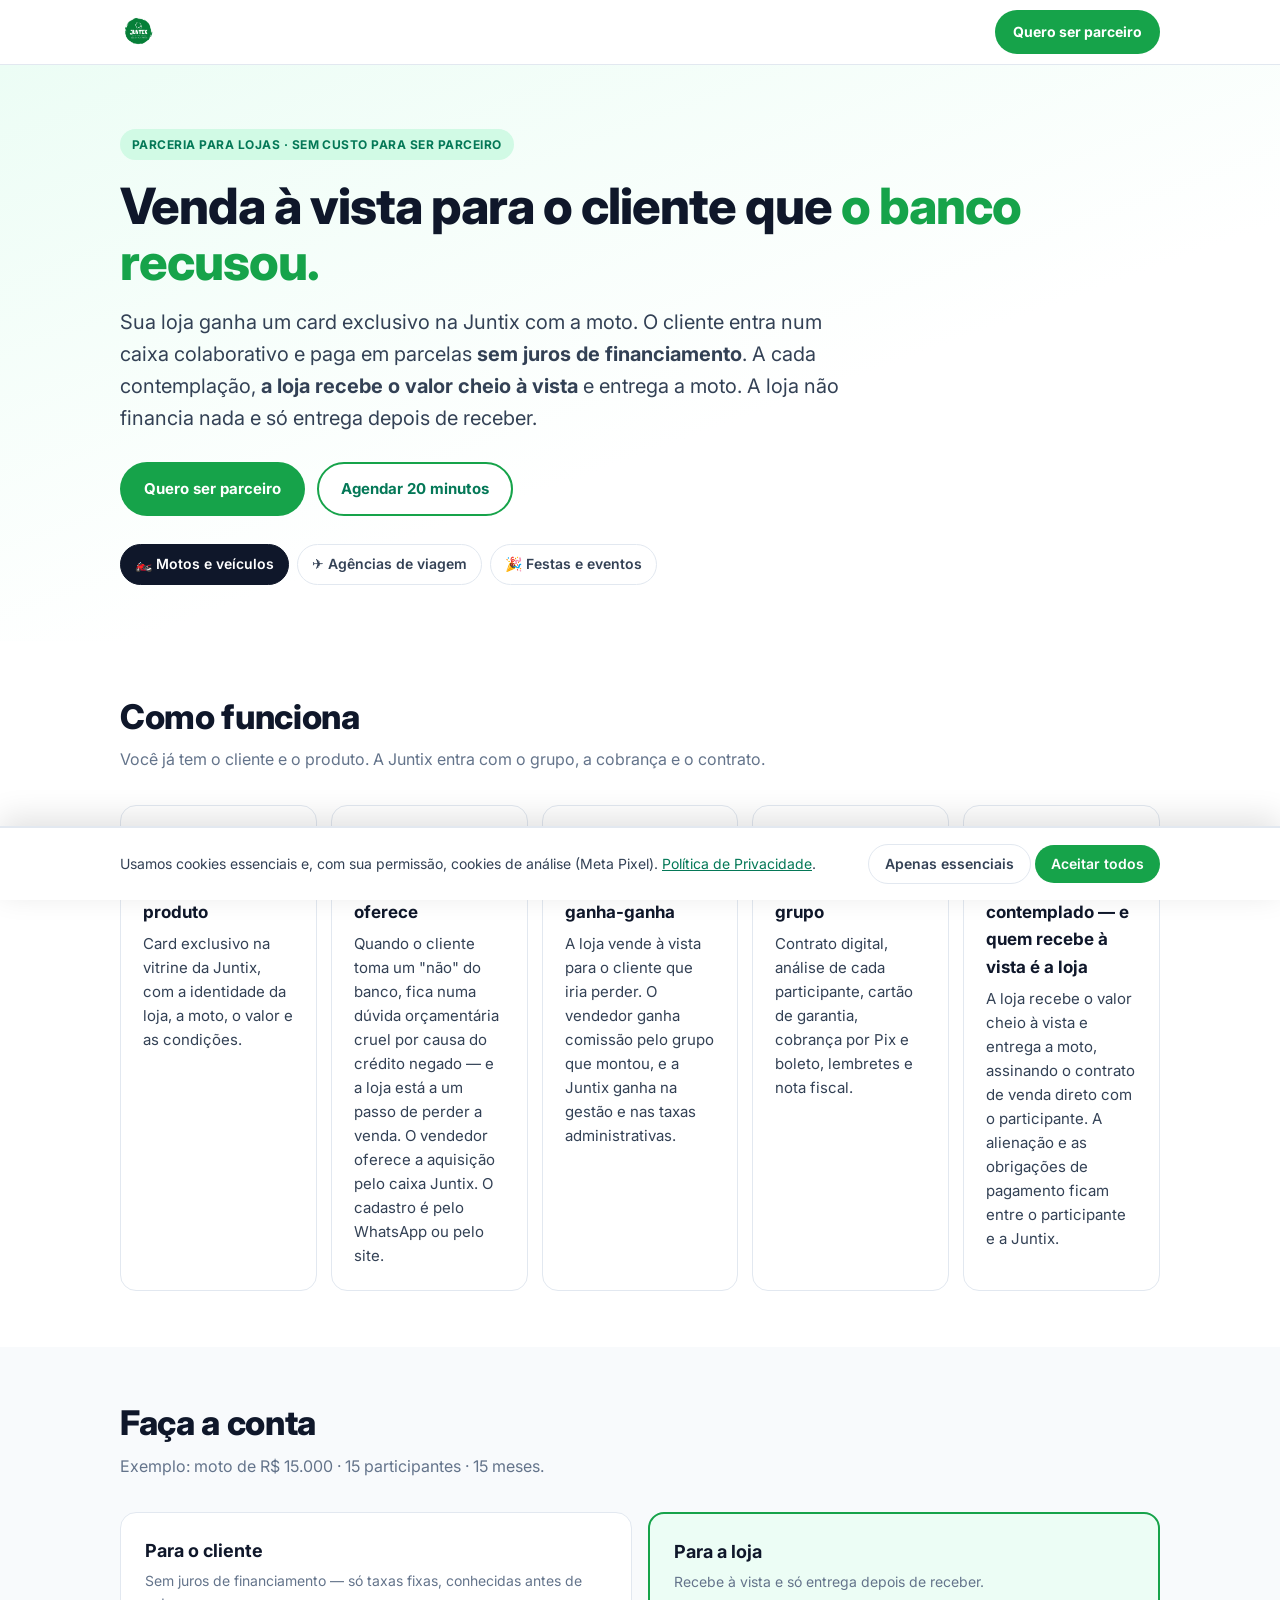
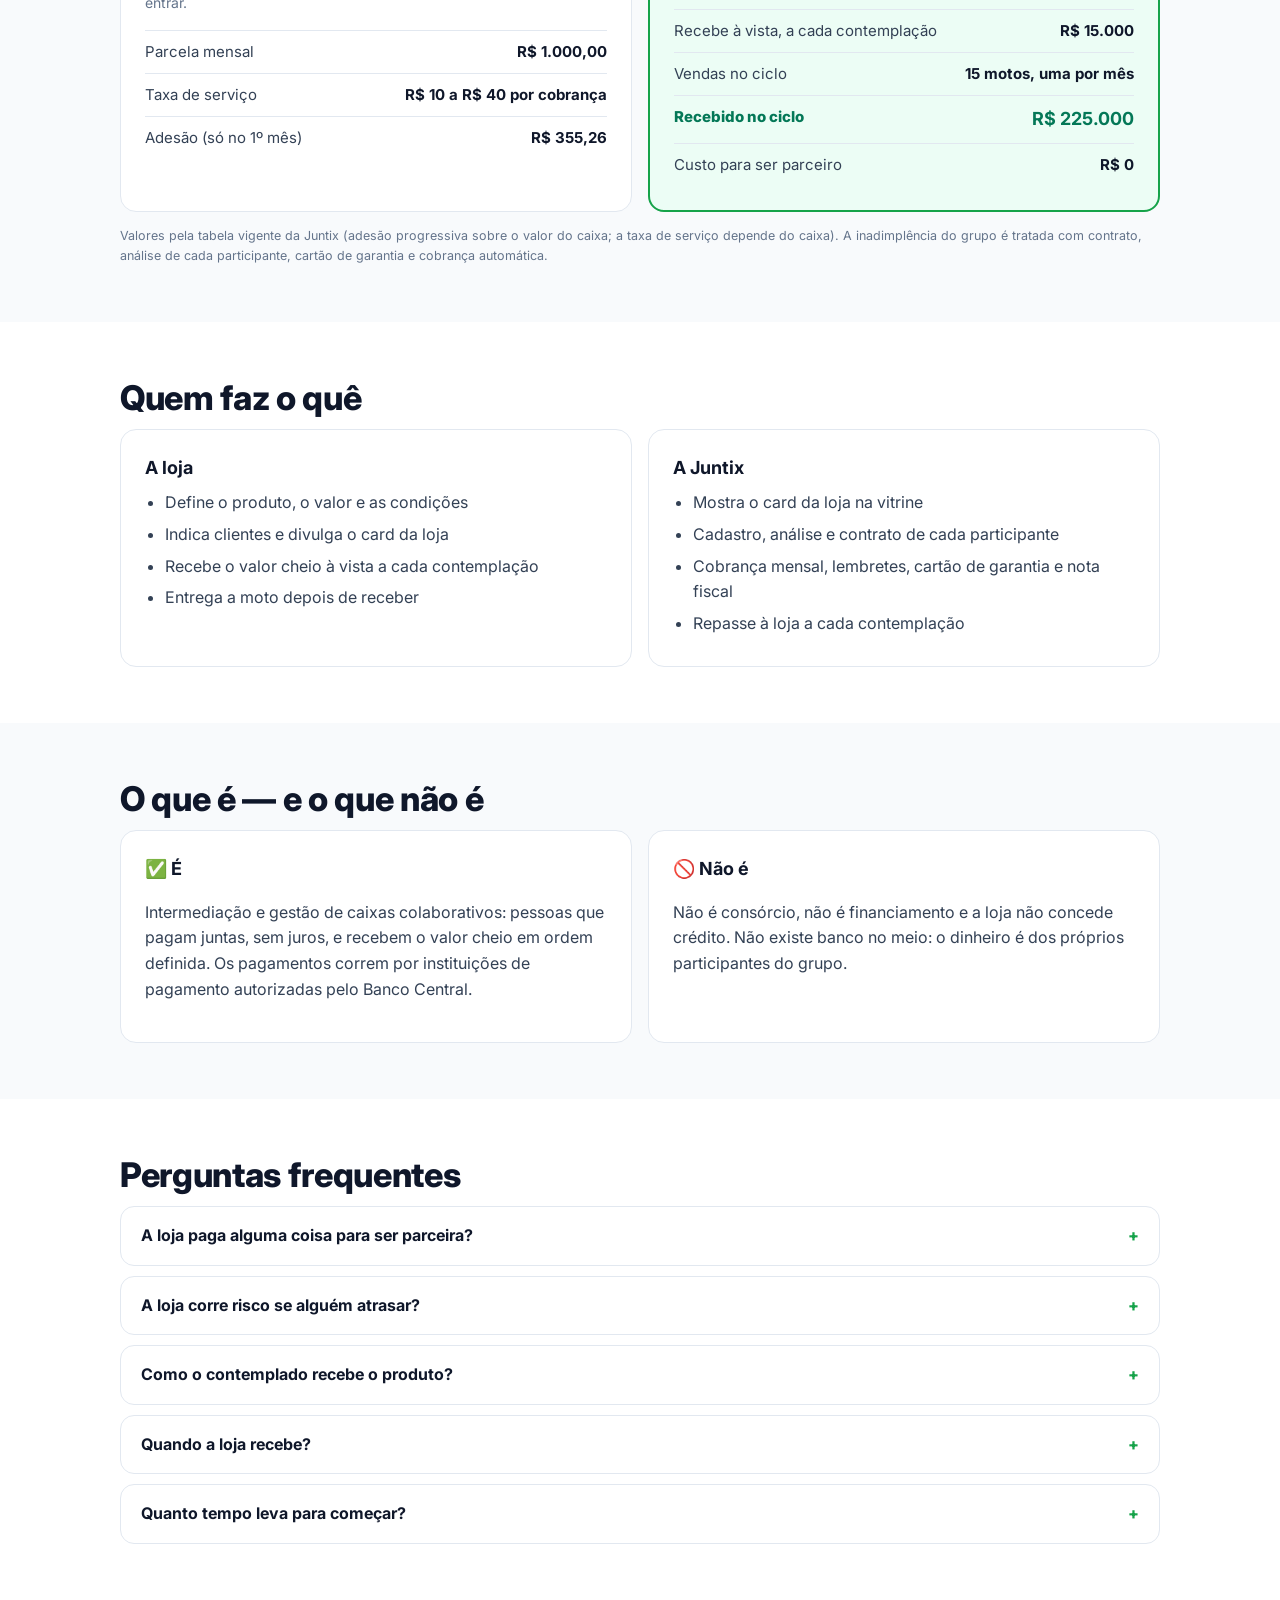
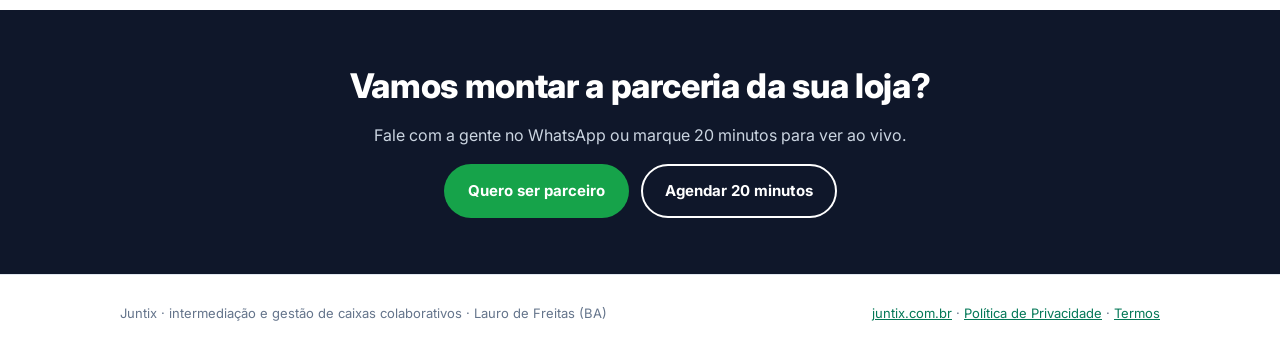
==== commit 93ad1e1b: "feat(lp): /seja-parceiro em 5 passos — ganha-ganha e contemplação com recebimento da loja Ajustes do" ====
--- a/seja-parceiro/index.html
+++ b/seja-parceiro/index.html
@@ -61,7 +61,7 @@
         section.cinza { background: var(--fundo); }
         h2 { color: var(--tinta); font-size: clamp(24px, 3.4vw, 34px); line-height: 1.2; margin: 0 0 10px; font-weight: 800; letter-spacing: -.01em; }
         .sub { color: var(--suave); margin: 0 0 32px; max-width: 720px; }
-        .passos { display: grid; grid-template-columns: repeat(auto-fit, minmax(220px, 1fr)); gap: 16px; counter-reset: passo; }
+        .passos { display: grid; grid-template-columns: repeat(auto-fit, minmax(180px, 1fr)); gap: 14px; counter-reset: passo; }
         .passo { background: #fff; border: 1px solid var(--linha); border-radius: 16px; padding: 22px; }
         .passo::before { counter-increment: passo; content: counter(passo); display: inline-flex; width: 32px; height: 32px; align-items: center; justify-content: center; border-radius: 999px; background: var(--verde-2); color: #fff; font-weight: 800; margin-bottom: 12px; }
         .passo h3 { margin: 0 0 6px; color: var(--tinta); font-size: 17px; }
@@ -137,15 +137,19 @@
                     </div>
                     <div class="passo">
                         <h3>O vendedor oferece</h3>
-                        <p id="passo2">Quando o cliente toma "não" do banco ou foge dos juros, o vendedor oferece o caixa. O cadastro é pelo WhatsApp e pelo site.</p>
+                        <p id="passo2">Quando o cliente toma um "não" do banco, fica numa dúvida orçamentária cruel por causa do crédito negado — e a loja está a um passo de perder a venda. O vendedor oferece a aquisição pelo caixa Juntix. O cadastro é pelo WhatsApp ou pelo site.</p>
+                    </div>
+                    <div class="passo">
+                        <h3>Um verdadeiro ganha-ganha</h3>
+                        <p id="passo3">A loja vende à vista para o cliente que iria perder. O vendedor ganha comissão pelo grupo que montou, e a Juntix ganha na gestão e nas taxas administrativas.</p>
                     </div>
                     <div class="passo">
                         <h3>A Juntix cuida do grupo</h3>
                         <p>Contrato digital, análise de cada participante, cartão de garantia, cobrança por Pix e boleto, lembretes e nota fiscal.</p>
                     </div>
                     <div class="passo">
-                        <h3>A cada contemplação, à vista</h3>
-                        <p id="passo4">Um participante é contemplado: a loja recebe o valor cheio à vista e entrega a moto. Até o último mês, todos os participantes recebem.</p>
+                        <h3 id="titulo5">O participante é contemplado — e quem recebe à vista é a loja</h3>
+                        <p id="passo5">A loja recebe o valor cheio à vista e entrega a moto, assinando o contrato de venda direto com o participante. A alienação e as obrigações de pagamento ficam entre o participante e a Juntix.</p>
                     </div>
                 </div>
             </div>
@@ -281,8 +285,10 @@
                     titulo: 'Venda à vista para o cliente que <span>o banco recusou.</span>',
                     lead: 'Sua loja ganha um card exclusivo na Juntix com a moto. O cliente entra num caixa colaborativo e paga em parcelas <strong>sem juros de financiamento</strong>. A cada contemplação, <strong>a loja recebe o valor cheio à vista</strong> e entrega a moto. A loja não financia nada e só entrega depois de receber.',
                     passo1: 'Card exclusivo na vitrine da Juntix, com a identidade da loja, a moto, o valor e as condições.',
-                    passo2: 'Quando o cliente toma "não" do banco ou foge dos juros, o vendedor oferece o caixa. O cadastro é pelo WhatsApp e pelo site.',
-                    passo4: 'Um participante é contemplado: a loja recebe o valor cheio à vista e entrega a moto. Até o último mês, todos os participantes recebem.',
+                    passo2: 'Quando o cliente toma um "não" do banco, fica numa dúvida orçamentária cruel por causa do crédito negado — e a loja está a um passo de perder a venda. O vendedor oferece a aquisição pelo caixa Juntix. O cadastro é pelo WhatsApp ou pelo site.',
+                    passo3: 'A loja vende à vista para o cliente que iria perder. O vendedor ganha comissão pelo grupo que montou, e a Juntix ganha na gestão e nas taxas administrativas.',
+                    titulo5: 'O participante é contemplado — e quem recebe à vista é a loja',
+                    passo5: 'A loja recebe o valor cheio à vista e entrega a moto, assinando o contrato de venda direto com o participante. A alienação e as obrigações de pagamento ficam entre o participante e a Juntix.',
                     exemplo: 'Exemplo: moto de R$ 15.000 · 15 participantes · 15 meses.',
                     parcela: 'R$ 1.000,00', adesao: 'R$ 355,26',
                     repasse: 'R$ 15.000', total: 'R$ 225.000',
@@ -295,8 +301,10 @@
                     titulo: 'Feche a viagem do cliente que <span>travou no preço à vista.</span>',
                     lead: 'Sua agência ganha um card exclusivo na Juntix com o pacote. O cliente entra num caixa colaborativo e paga em parcelas <strong>sem juros</strong>. A cada contemplação, <strong>a agência recebe o valor cheio à vista</strong> e emite a viagem. A agência não financia nada e só emite depois de receber.',
                     passo1: 'Card exclusivo na vitrine da Juntix, com a identidade da agência, o pacote, o valor e as condições.',
-                    passo2: 'Quando o cliente ama o destino mas trava no preço ou no medo de parcelar, o vendedor oferece o caixa.',
-                    passo4: 'Um participante é contemplado: a agência recebe o valor cheio à vista e emite o pacote. Até o último mês, todos os participantes recebem.',
+                    passo2: 'Quando o cliente ama o destino mas trava no preço à vista ou no medo de parcelar, a agência está a um passo de perder a venda. O vendedor oferece a aquisição pelo caixa Juntix. O cadastro é pelo WhatsApp ou pelo site.',
+                    passo3: 'A agência vende à vista para o cliente que iria perder. O vendedor ganha comissão pelo grupo que montou, e a Juntix ganha na gestão e nas taxas administrativas.',
+                    titulo5: 'O participante é contemplado — e quem recebe à vista é a agência',
+                    passo5: 'A agência recebe o valor cheio à vista e emite o pacote, assinando o contrato de viagem direto com o participante. As obrigações de pagamento ficam entre o participante e a Juntix.',
                     exemplo: 'Exemplo: pacote de R$ 8.000 · 10 participantes · 10 meses.',
                     parcela: 'R$ 800,00', adesao: 'R$ 174,74',
                     repasse: 'R$ 8.000', total: 'R$ 80.000',
@@ -309,8 +317,10 @@
                     titulo: 'Realize a festa do cliente <span>que não tinha o valor à vista.</span>',
                     lead: 'Seu espaço ganha um card exclusivo na Juntix com o pacote de festa. O cliente entra num caixa colaborativo e paga em parcelas <strong>sem juros</strong>. A cada contemplação, <strong>o espaço recebe o valor cheio à vista</strong> e realiza a festa. O espaço não financia nada e só realiza depois de receber.',
                     passo1: 'Card exclusivo na vitrine da Juntix, com a identidade do espaço, o pacote de festa, o valor e as condições.',
-                    passo2: 'Quando o cliente adora o espaço mas trava no valor à vista, o vendedor oferece o caixa.',
-                    passo4: 'Um participante é contemplado: o espaço recebe o valor cheio à vista e realiza a festa. Até o último mês, todos os participantes recebem.',
+                    passo2: 'Quando o cliente adora o espaço mas trava no valor à vista, o espaço está a um passo de perder a venda. O vendedor oferece a aquisição pelo caixa Juntix. O cadastro é pelo WhatsApp ou pelo site.',
+                    passo3: 'O espaço vende à vista para o cliente que iria perder. O vendedor ganha comissão pelo grupo que montou, e a Juntix ganha na gestão e nas taxas administrativas.',
+                    titulo5: 'O participante é contemplado — e quem recebe à vista é o espaço',
+                    passo5: 'O espaço recebe o valor cheio à vista e realiza a festa, assinando o contrato do evento direto com o participante. As obrigações de pagamento ficam entre o participante e a Juntix.',
                     exemplo: 'Exemplo: festa de R$ 12.000 · 12 participantes · 12 meses.',
                     parcela: 'R$ 1.000,00', adesao: 'R$ 274,74',
                     repasse: 'R$ 12.000', total: 'R$ 144.000',
@@ -328,7 +338,7 @@
                 var s = SEGMENTOS[seg] || SEGMENTOS.bens;
                 var t = function (id, v, html) { var el = document.getElementById(id); if (el) el[html ? 'innerHTML' : 'textContent'] = v; };
                 t('titulo', s.titulo, true); t('lead', s.lead, true);
-                t('passo1', s.passo1); t('passo2', s.passo2); t('passo4', s.passo4);
+                t('passo1', s.passo1); t('passo2', s.passo2); t('passo3', s.passo3); t('titulo5', s.titulo5); t('passo5', s.passo5);
                 t('exemplo-titulo', s.exemplo); t('ex-parcela', s.parcela); t('ex-adesao', s.adesao);
                 t('ex-repasse', s.repasse);
                 t('ex-total', s.total); t('ex-vendas', s.vendas); t('papel-entrega', s.entrega);
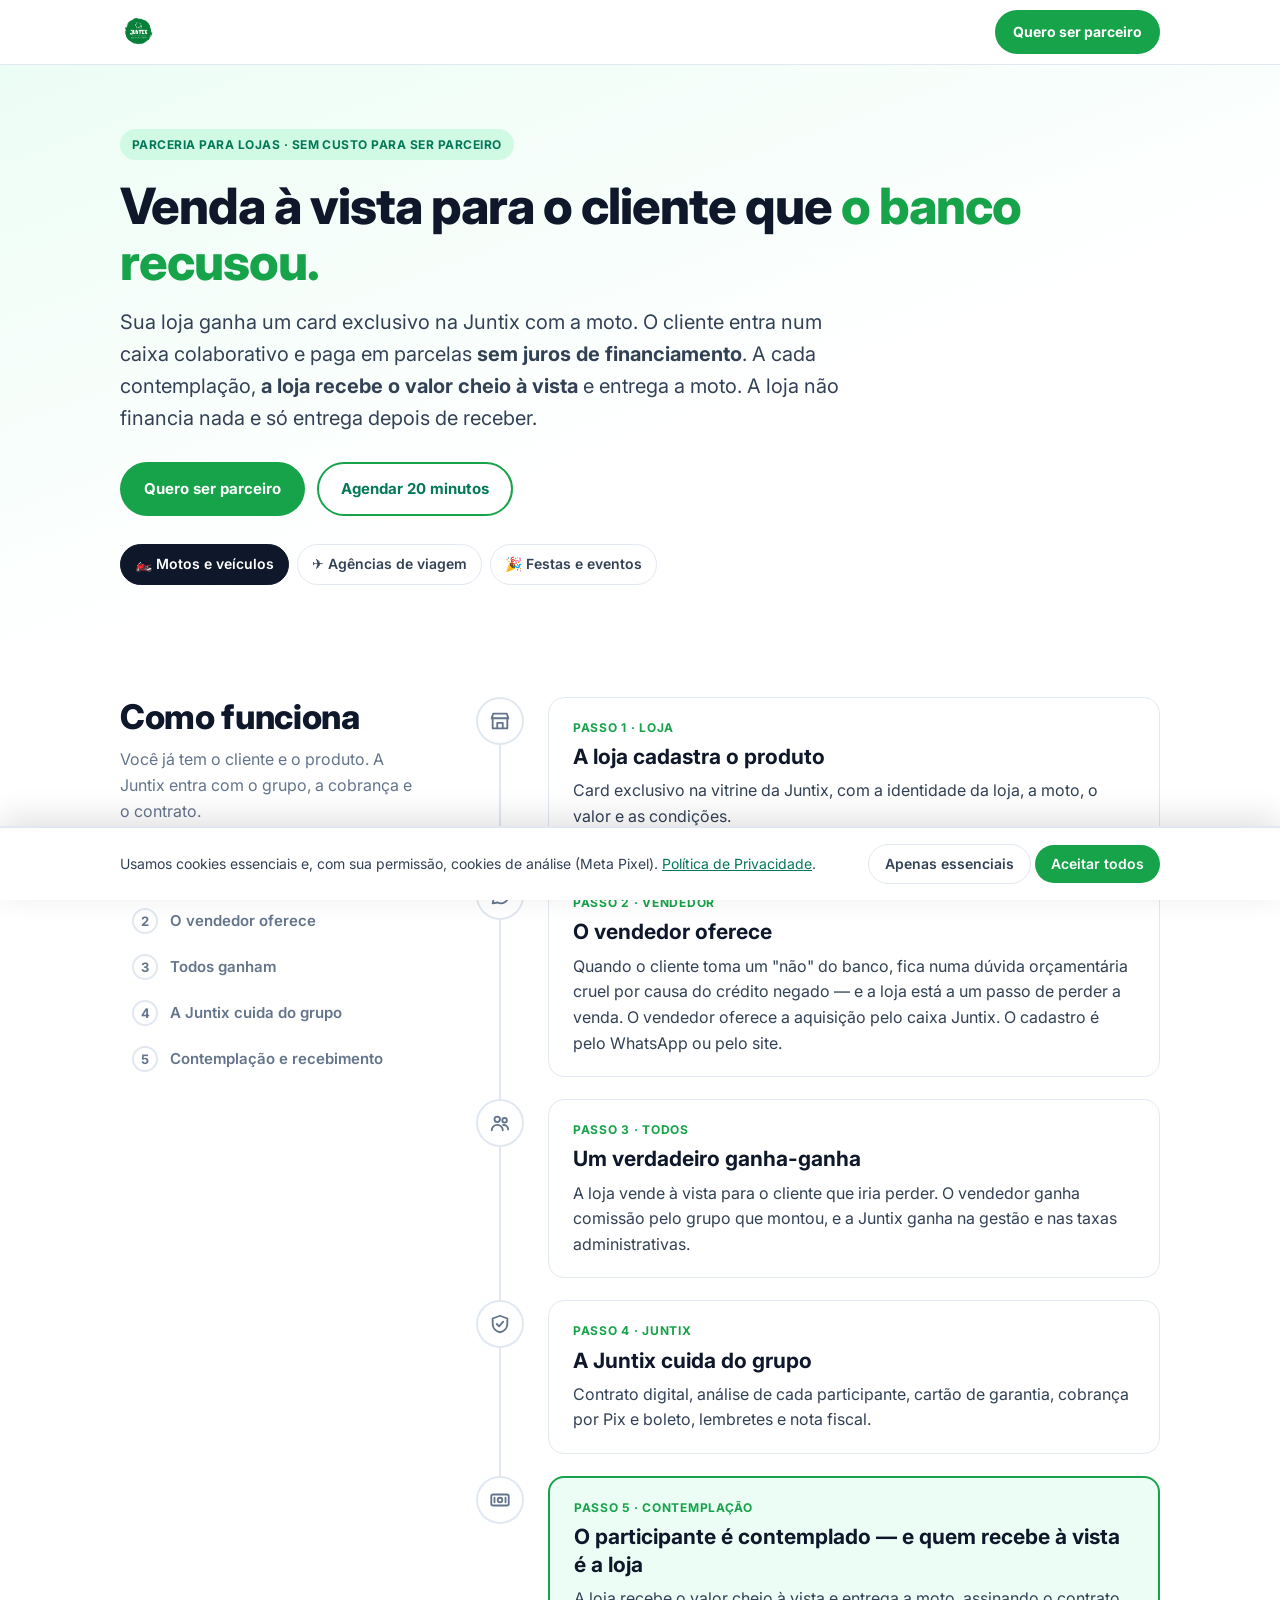
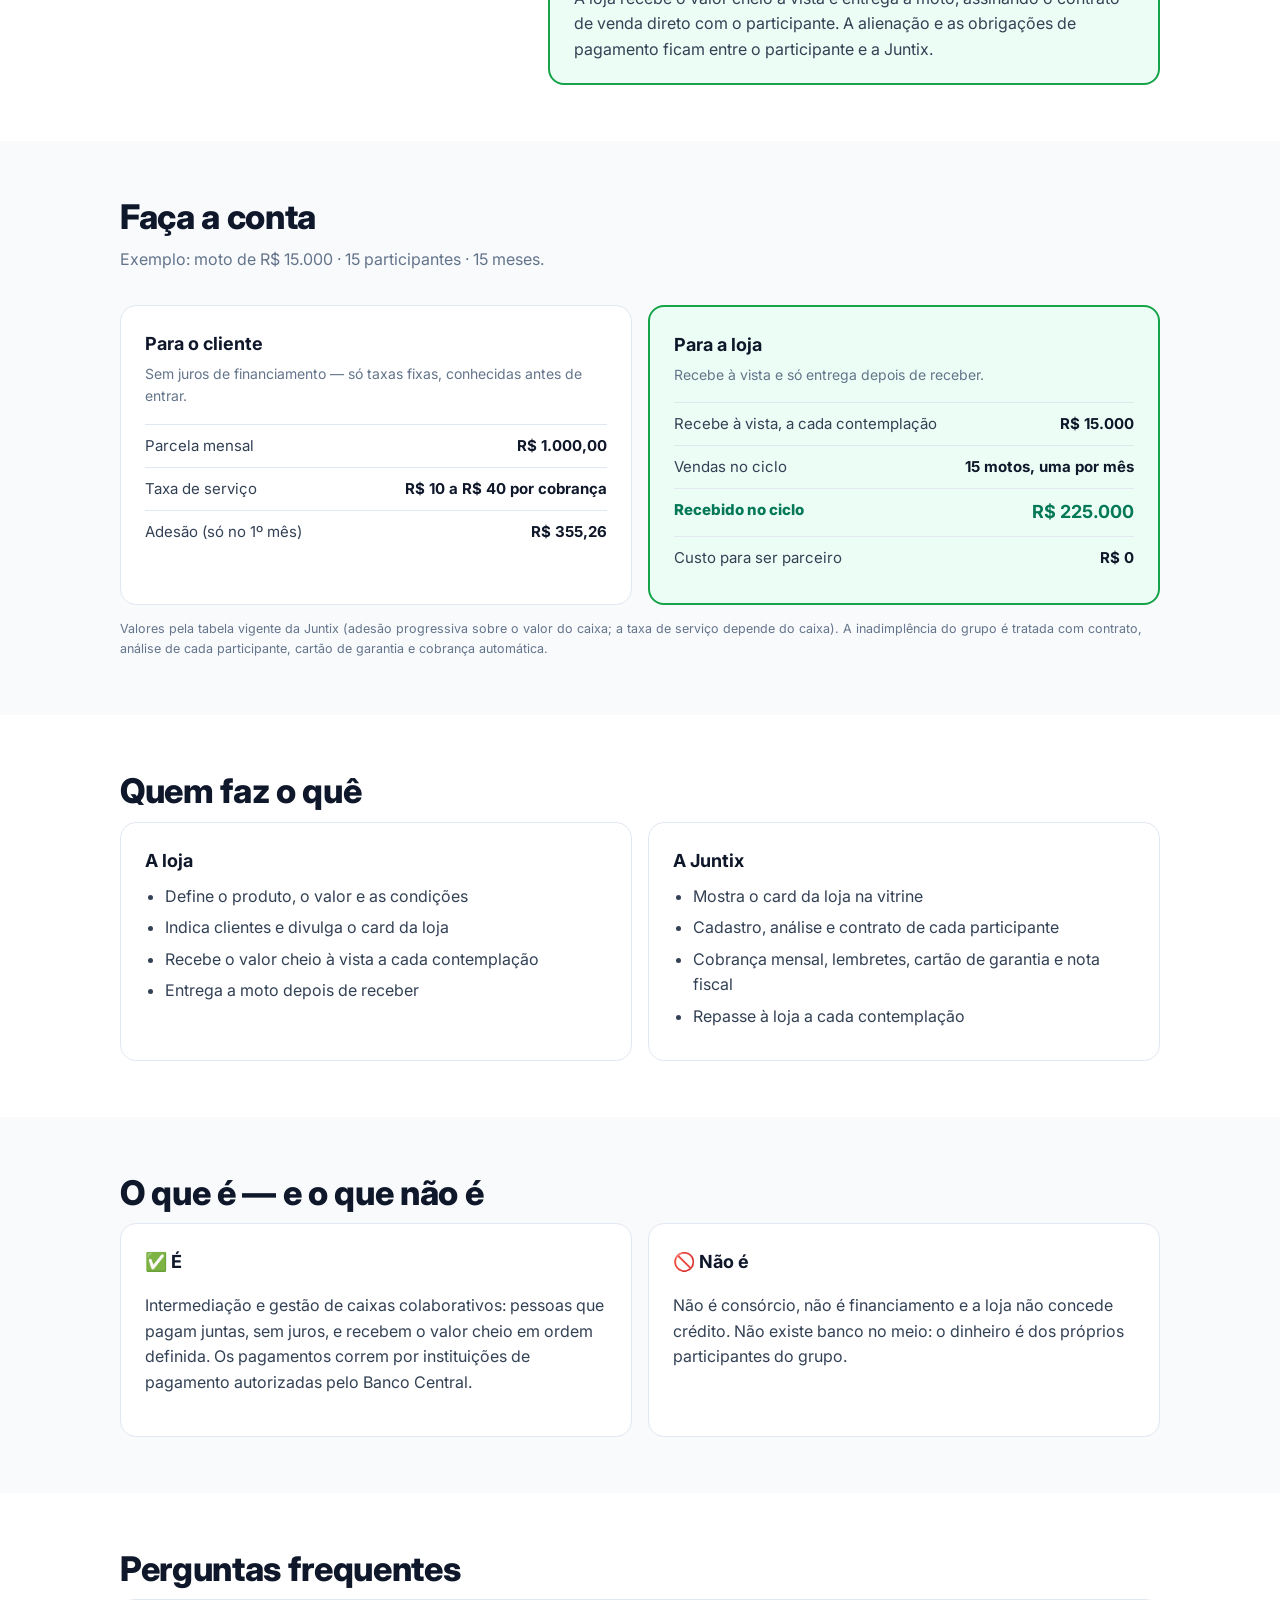
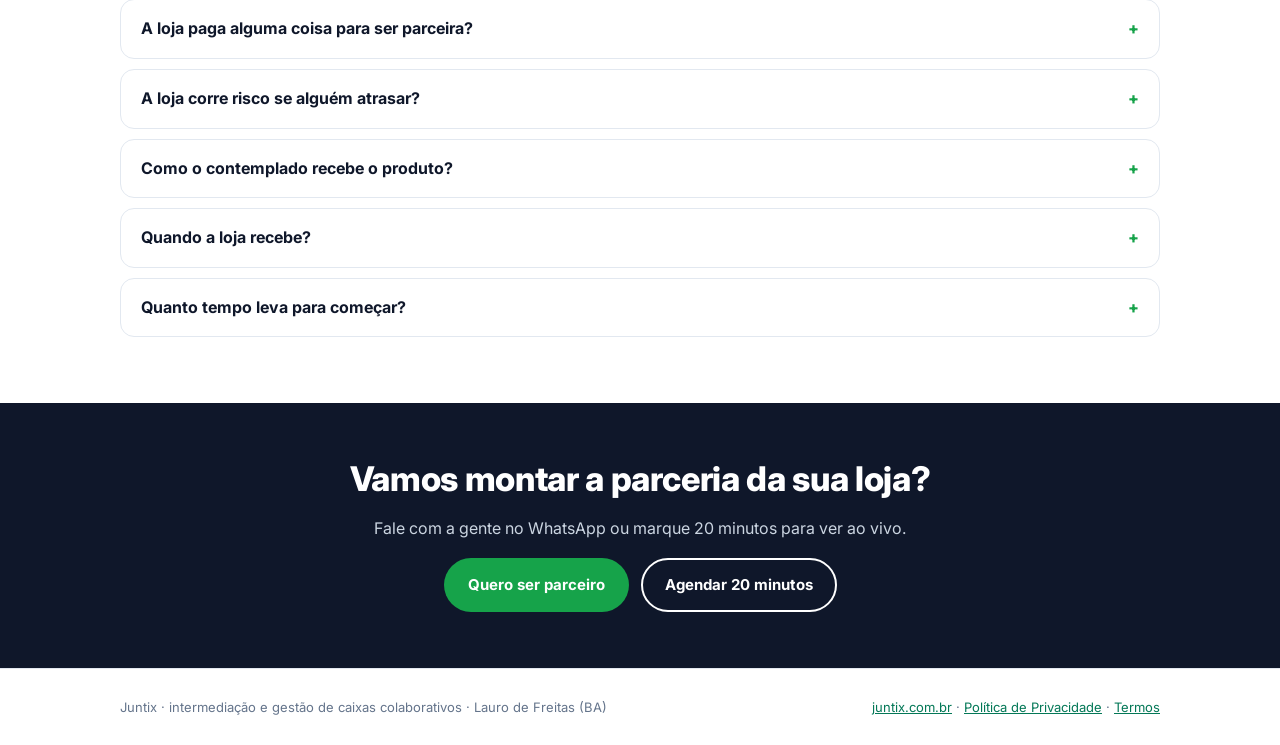
==== commit cccc3b19: "feat(lp): /seja-parceiro — "Como funciona" em linha do tempo animada Os 5 cards lado a lado ficavam " ====
--- a/seja-parceiro/index.html
+++ b/seja-parceiro/index.html
@@ -23,6 +23,7 @@
     <link rel="preconnect" href="https://fonts.googleapis.com">
     <link rel="preconnect" href="https://fonts.gstatic.com" crossorigin>
     <link href="https://fonts.googleapis.com/css2?family=Inter:wght@400;500;600;700;800&display=swap" rel="stylesheet">
+    <script>document.documentElement.classList.add('js');</script>
     <style>
         :root {
             --verde: #047857;
@@ -61,11 +62,49 @@
         section.cinza { background: var(--fundo); }
         h2 { color: var(--tinta); font-size: clamp(24px, 3.4vw, 34px); line-height: 1.2; margin: 0 0 10px; font-weight: 800; letter-spacing: -.01em; }
         .sub { color: var(--suave); margin: 0 0 32px; max-width: 720px; }
-        .passos { display: grid; grid-template-columns: repeat(auto-fit, minmax(180px, 1fr)); gap: 14px; counter-reset: passo; }
-        .passo { background: #fff; border: 1px solid var(--linha); border-radius: 16px; padding: 22px; }
-        .passo::before { counter-increment: passo; content: counter(passo); display: inline-flex; width: 32px; height: 32px; align-items: center; justify-content: center; border-radius: 999px; background: var(--verde-2); color: #fff; font-weight: 800; margin-bottom: 12px; }
-        .passo h3 { margin: 0 0 6px; color: var(--tinta); font-size: 17px; }
-        .passo p { margin: 0; font-size: 15px; }
+        /* Como funciona: índice fixo à esquerda + linha do tempo que preenche com a rolagem */
+        .como { display: grid; gap: 28px; }
+        .como .sub { margin-bottom: 0; }
+        .indice { display: none; list-style: none; margin: 28px 0 0; padding: 0; }
+        .indice a { display: flex; align-items: center; gap: 12px; padding: 10px 12px; border-radius: 12px; color: var(--suave); text-decoration: none; font-weight: 600; font-size: 15px; transition: background .25s, color .25s; }
+        .indice a b { display: inline-flex; width: 26px; height: 26px; flex: none; align-items: center; justify-content: center; border-radius: 999px; border: 2px solid var(--linha); font-size: 13px; transition: background .25s, border-color .25s, color .25s; }
+        .indice a:hover { color: var(--tinta); }
+        .indice a.feito b { border-color: var(--verde-2); color: var(--verde); }
+        .indice a.atual { background: var(--verde-claro); color: var(--tinta); }
+        .indice a.atual b { background: var(--verde-2); border-color: var(--verde-2); color: #fff; }
+        .tempo { position: relative; }
+        .trilho { position: absolute; left: 23px; top: 24px; bottom: 24px; width: 2px; background: var(--linha); border-radius: 2px; overflow: hidden; }
+        .trilho span { position: absolute; inset: 0; background: linear-gradient(var(--verde-2), var(--verde)); transform-origin: top; transform: scaleY(0); }
+        .linha-tempo { list-style: none; margin: 0; padding: 0; }
+        .passo { position: relative; padding: 0 0 22px 72px; scroll-margin-top: 96px; }
+        .passo:last-child { padding-bottom: 0; }
+        .passo .no { position: absolute; left: 0; top: 0; width: 48px; height: 48px; display: flex; align-items: center; justify-content: center; border-radius: 999px; background: #fff; border: 2px solid var(--linha); color: var(--suave); transition: background .35s, border-color .35s, color .35s, box-shadow .35s, transform .35s cubic-bezier(.3, 1.6, .5, 1); }
+        .passo .no svg { width: 22px; height: 22px; fill: none; stroke: currentColor; stroke-width: 2; stroke-linecap: round; stroke-linejoin: round; }
+        .passo.ativo .no { background: var(--verde-2); border-color: var(--verde-2); color: #fff; box-shadow: 0 0 0 6px rgba(22, 163, 74, .14); transform: scale(1.06); }
+        .passo .corpo { background: #fff; border: 1px solid var(--linha); border-radius: 16px; padding: 20px 24px; transition: border-color .35s, box-shadow .35s; }
+        .passo.ativo .corpo { border-color: #bbf7d0; box-shadow: 0 14px 34px -18px rgba(4, 120, 87, .35); }
+        .passo.chave .corpo { background: var(--verde-claro); border: 2px solid var(--verde-2); }
+        .etiqueta { display: block; font-size: 12px; font-weight: 700; letter-spacing: .06em; text-transform: uppercase; color: var(--verde-2); margin: 0 0 6px; }
+        .passo h3 { margin: 0 0 8px; color: var(--tinta); font-size: clamp(18px, 2.2vw, 21px); line-height: 1.3; }
+        .passo p { margin: 0; font-size: 16px; max-width: 62ch; }
+        html.js .passo { opacity: 0; transform: translateY(28px); transition: opacity .6s ease, transform .6s cubic-bezier(.2, .7, .2, 1); }
+        html.js .passo.visivel { opacity: 1; transform: none; }
+        @media (min-width: 900px) {
+            .como { grid-template-columns: 300px 1fr; gap: 56px; }
+            .como-intro { position: sticky; top: 96px; align-self: start; }
+            .indice { display: block; }
+        }
+        @media (max-width: 560px) {
+            .trilho { left: 19px; top: 20px; }
+            .passo { padding-left: 56px; }
+            .passo .no { width: 40px; height: 40px; }
+            .passo .no svg { width: 19px; height: 19px; }
+            .passo .corpo { padding: 18px; }
+        }
+        @media (prefers-reduced-motion: reduce) {
+            html.js .passo, .passo .no, .passo .corpo, .indice a, .indice a b { transition: none; }
+            html.js .passo { opacity: 1; transform: none; }
+        }
         .exemplo { display: grid; grid-template-columns: repeat(auto-fit, minmax(300px, 1fr)); gap: 16px; }
         .cartao { border: 1px solid var(--linha); border-radius: 16px; padding: 24px; background: #fff; }
         .cartao.destaque { border: 2px solid var(--verde-2); background: var(--verde-claro); }
@@ -127,30 +166,62 @@
         </section>
 
         <section>
-            <div class="wrap">
-                <h2>Como funciona</h2>
-                <p class="sub">Você já tem o cliente e o produto. A Juntix entra com o grupo, a cobrança e o contrato.</p>
-                <div class="passos">
-                    <div class="passo">
-                        <h3>A loja cadastra o produto</h3>
-                        <p id="passo1">Card exclusivo na vitrine da Juntix, com a identidade da loja, a moto, o valor e as condições.</p>
-                    </div>
-                    <div class="passo">
-                        <h3>O vendedor oferece</h3>
-                        <p id="passo2">Quando o cliente toma um "não" do banco, fica numa dúvida orçamentária cruel por causa do crédito negado — e a loja está a um passo de perder a venda. O vendedor oferece a aquisição pelo caixa Juntix. O cadastro é pelo WhatsApp ou pelo site.</p>
-                    </div>
-                    <div class="passo">
-                        <h3>Um verdadeiro ganha-ganha</h3>
-                        <p id="passo3">A loja vende à vista para o cliente que iria perder. O vendedor ganha comissão pelo grupo que montou, e a Juntix ganha na gestão e nas taxas administrativas.</p>
-                    </div>
-                    <div class="passo">
-                        <h3>A Juntix cuida do grupo</h3>
-                        <p>Contrato digital, análise de cada participante, cartão de garantia, cobrança por Pix e boleto, lembretes e nota fiscal.</p>
-                    </div>
-                    <div class="passo">
-                        <h3 id="titulo5">O participante é contemplado — e quem recebe à vista é a loja</h3>
-                        <p id="passo5">A loja recebe o valor cheio à vista e entrega a moto, assinando o contrato de venda direto com o participante. A alienação e as obrigações de pagamento ficam entre o participante e a Juntix.</p>
-                    </div>
+            <div class="wrap como">
+                <div class="como-intro">
+                    <h2>Como funciona</h2>
+                    <p class="sub">Você já tem o cliente e o produto. A Juntix entra com o grupo, a cobrança e o contrato.</p>
+                    <ol class="indice">
+                        <li><a href="#etapa-1"><b>1</b> A loja cadastra</a></li>
+                        <li><a href="#etapa-2"><b>2</b> O vendedor oferece</a></li>
+                        <li><a href="#etapa-3"><b>3</b> Todos ganham</a></li>
+                        <li><a href="#etapa-4"><b>4</b> A Juntix cuida do grupo</a></li>
+                        <li><a href="#etapa-5"><b>5</b> Contemplação e recebimento</a></li>
+                    </ol>
+                </div>
+                <div class="tempo">
+                    <div class="trilho" aria-hidden="true"><span></span></div>
+                    <ol class="linha-tempo">
+                        <li class="passo" id="etapa-1">
+                            <div class="no" aria-hidden="true"><svg viewBox="0 0 24 24"><path d="M3 9l1.5-5h15L21 9" /><path d="M4 9v11h16V9" /><path d="M3 9h18" /><path d="M9 20v-6h6v6" /></svg></div>
+                            <div class="corpo">
+                                <span class="etiqueta">Passo 1 · Loja</span>
+                                <h3>A loja cadastra o produto</h3>
+                                <p id="passo1">Card exclusivo na vitrine da Juntix, com a identidade da loja, a moto, o valor e as condições.</p>
+                            </div>
+                        </li>
+                        <li class="passo" id="etapa-2">
+                            <div class="no" aria-hidden="true"><svg viewBox="0 0 24 24"><path d="M21 12a8 8 0 0 1-11.6 7.1L4 20l1-4.6A8 8 0 1 1 21 12z" /><path d="M8.5 12h.01M12 12h.01M15.5 12h.01" /></svg></div>
+                            <div class="corpo">
+                                <span class="etiqueta">Passo 2 · Vendedor</span>
+                                <h3>O vendedor oferece</h3>
+                                <p id="passo2">Quando o cliente toma um "não" do banco, fica numa dúvida orçamentária cruel por causa do crédito negado — e a loja está a um passo de perder a venda. O vendedor oferece a aquisição pelo caixa Juntix. O cadastro é pelo WhatsApp ou pelo site.</p>
+                            </div>
+                        </li>
+                        <li class="passo" id="etapa-3">
+                            <div class="no" aria-hidden="true"><svg viewBox="0 0 24 24"><circle cx="9" cy="8" r="3" /><path d="M3 20a6 6 0 0 1 12 0" /><circle cx="17" cy="9" r="2.5" /><path d="M15.5 14.2A5 5 0 0 1 21 19" /></svg></div>
+                            <div class="corpo">
+                                <span class="etiqueta">Passo 3 · Todos</span>
+                                <h3>Um verdadeiro ganha-ganha</h3>
+                                <p id="passo3">A loja vende à vista para o cliente que iria perder. O vendedor ganha comissão pelo grupo que montou, e a Juntix ganha na gestão e nas taxas administrativas.</p>
+                            </div>
+                        </li>
+                        <li class="passo" id="etapa-4">
+                            <div class="no" aria-hidden="true"><svg viewBox="0 0 24 24"><path d="M12 3l8 3v6c0 4.5-3.4 8.3-8 9-4.6-.7-8-4.5-8-9V6z" /><path d="M8.5 12l2.5 2.5 4.5-5" /></svg></div>
+                            <div class="corpo">
+                                <span class="etiqueta">Passo 4 · Juntix</span>
+                                <h3>A Juntix cuida do grupo</h3>
+                                <p>Contrato digital, análise de cada participante, cartão de garantia, cobrança por Pix e boleto, lembretes e nota fiscal.</p>
+                            </div>
+                        </li>
+                        <li class="passo chave" id="etapa-5">
+                            <div class="no" aria-hidden="true"><svg viewBox="0 0 24 24"><rect x="2.5" y="6" width="19" height="12" rx="2" /><circle cx="12" cy="12" r="2.5" /><path d="M6 9.5v5M18 9.5v5" /></svg></div>
+                            <div class="corpo">
+                                <span class="etiqueta">Passo 5 · Contemplação</span>
+                                <h3 id="titulo5">O participante é contemplado — e quem recebe à vista é a loja</h3>
+                                <p id="passo5">A loja recebe o valor cheio à vista e entrega a moto, assinando o contrato de venda direto com o participante. A alienação e as obrigações de pagamento ficam entre o participante e a Juntix.</p>
+                            </div>
+                        </li>
+                    </ol>
                 </div>
             </div>
         </section>
@@ -352,6 +423,41 @@
             });
             aplicar(SEGMENTOS[params.get('seg')] ? params.get('seg') : 'bens');
 
+            // Como funciona: passos entram com a rolagem; a trilha preenche até a altura de leitura (60% da tela).
+            var tempo = document.querySelector('.tempo');
+            var passos = Array.prototype.slice.call(document.querySelectorAll('.linha-tempo .passo'));
+            var trilho = document.querySelector('.trilho');
+            var preenche = document.querySelector('.trilho span');
+            var indice = Array.prototype.slice.call(document.querySelectorAll('.indice a'));
+            if ('IntersectionObserver' in window) {
+                var io = new IntersectionObserver(function (itens) {
+                    itens.forEach(function (it) { if (it.isIntersecting) { it.target.classList.add('visivel'); io.unobserve(it.target); } });
+                }, { threshold: 0, rootMargin: '0px 0px -40px 0px' });
+                passos.forEach(function (p) { io.observe(p); });
+            } else {
+                passos.forEach(function (p) { p.classList.add('visivel'); });
+            }
+            var pendente = false;
+            function acompanhar() {
+                pendente = false;
+                var marco = window.innerHeight * 0.6;
+                var base = tempo.getBoundingClientRect().top;
+                var nos = passos.map(function (p) { var r = p.querySelector('.no').getBoundingClientRect(); return r.top + r.height / 2; });
+                var inicio = nos[0], fim = nos[nos.length - 1];
+                trilho.style.top = (inicio - base) + 'px';
+                trilho.style.bottom = 'auto';
+                trilho.style.height = (fim - inicio) + 'px';
+                preenche.style.transform = 'scaleY(' + Math.max(0, Math.min(1, (marco - inicio) / (fim - inicio))) + ')';
+                var atual = -1;
+                passos.forEach(function (p, i) { var on = nos[i] <= marco; p.classList.toggle('ativo', on); if (on) atual = i; });
+                indice.forEach(function (a, i) { a.classList.toggle('feito', i < atual); a.classList.toggle('atual', i === Math.max(0, atual)); });
+            }
+            function agendar() { if (!pendente) { pendente = true; requestAnimationFrame(acompanhar); } }
+            window.addEventListener('scroll', agendar, { passive: true });
+            window.addEventListener('resize', agendar);
+            passos.forEach(function (p) { p.addEventListener('transitionend', agendar); });
+            acompanhar();
+
             // Cookies: mesma chave e política da home (juntix-cookie-consent, v2.0).
             var CHAVE = 'juntix-cookie-consent', VERSAO = '2.0';
             function consent() {
